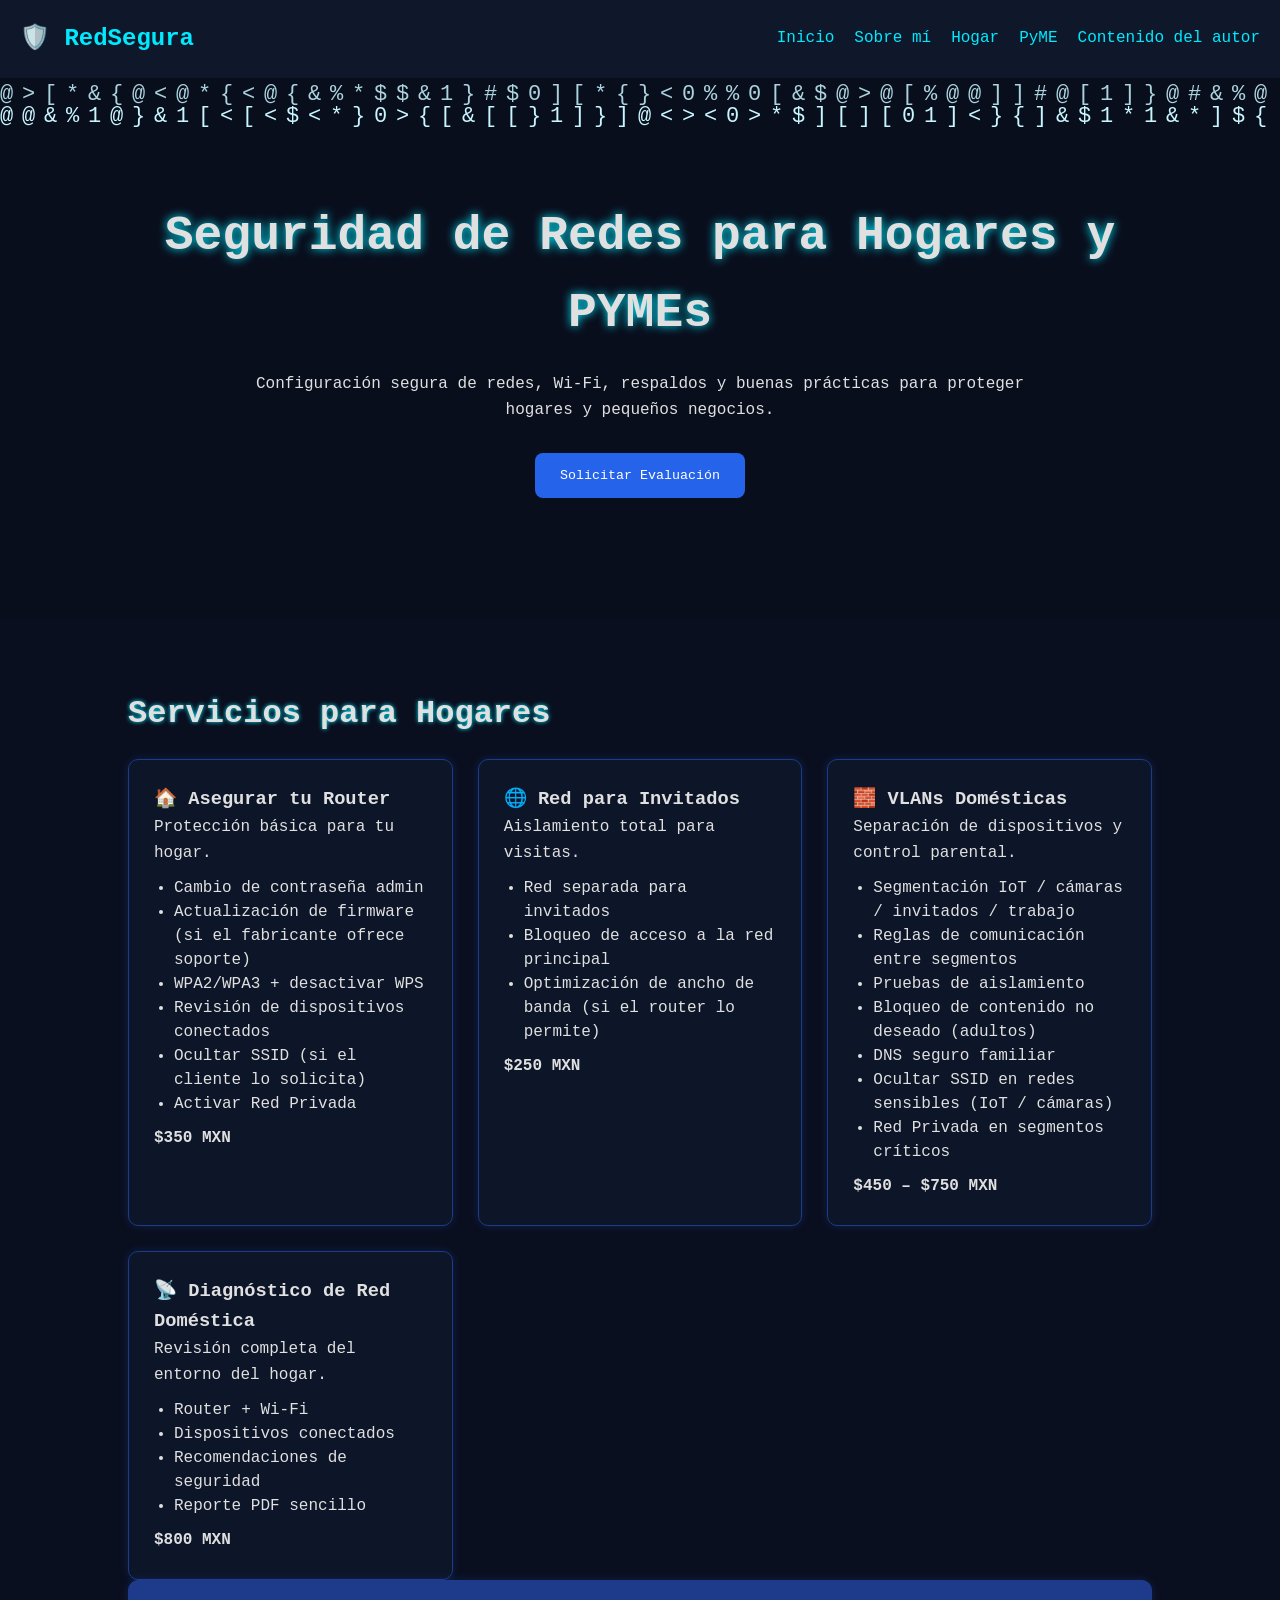
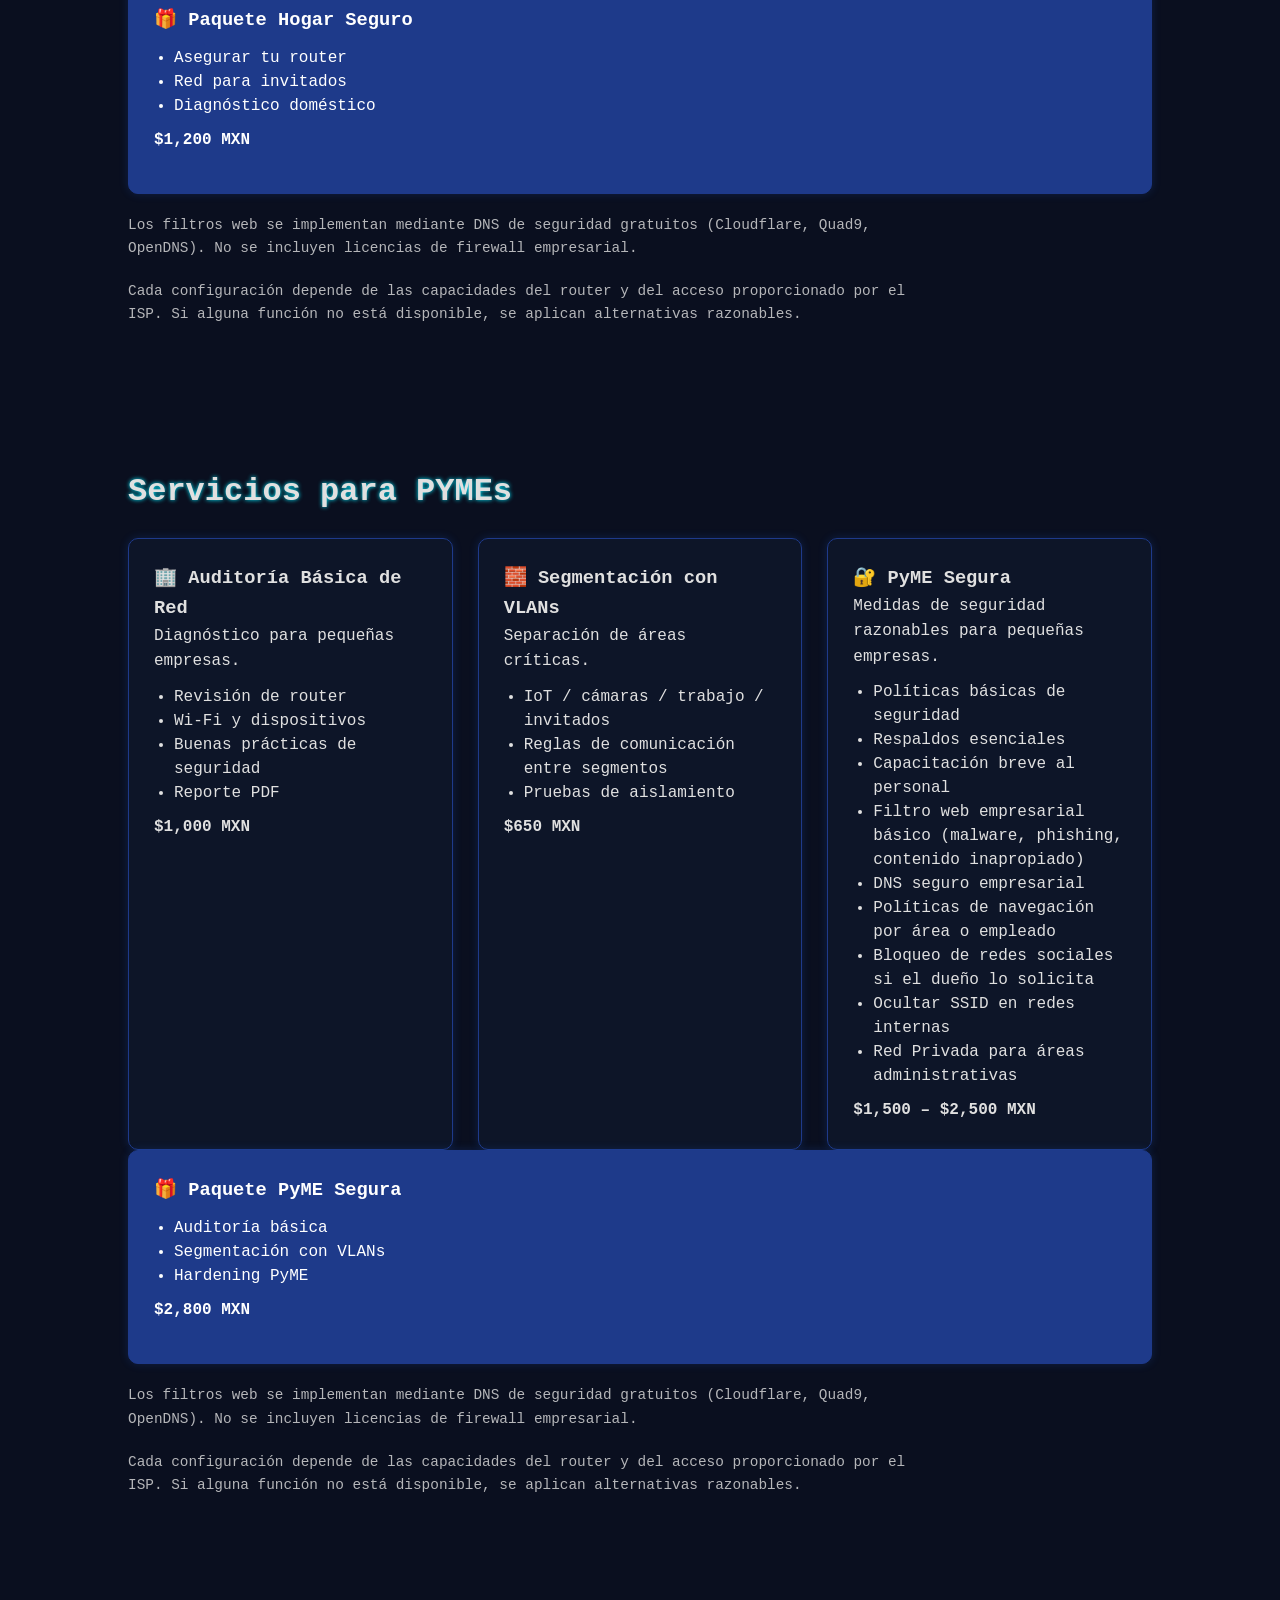
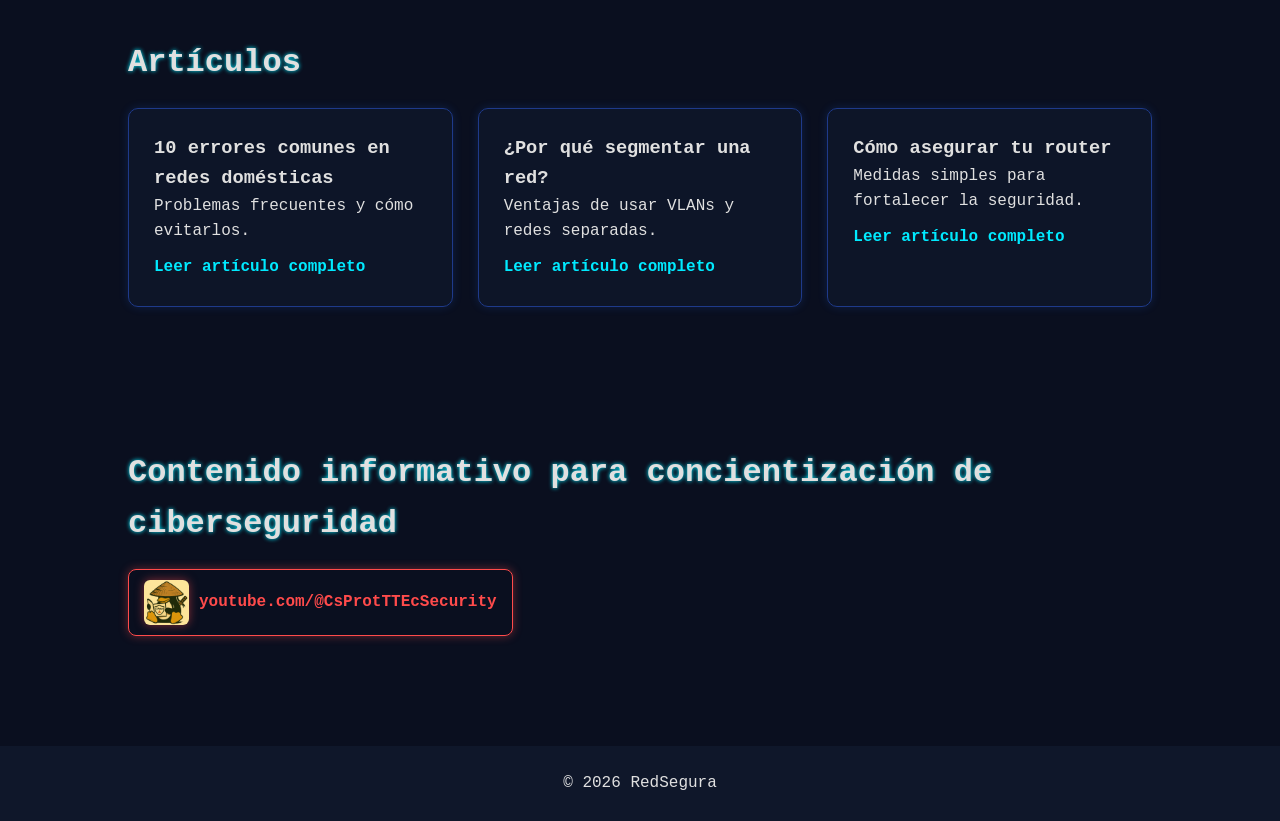
==== index.html @ 62cb57db "Update index.html" ====
<!DOCTYPE html>
<html lang="es">

<head>
    <meta charset="UTF-8">
    <meta name="viewport" content="width=device-width, initial-scale=1.0">
    <title>RedSegura | Seguridad para Hogares y PYMEs</title>

    <link rel="stylesheet" href="styless.css">
</head>

<body>

<header>
    <nav>
        <h2>🛡️ RedSegura</h2>

        <div id="menu-btn">≡</div>

        <ul id="menu">
            <li><a href="#inicio">Inicio</a></li>
            <li><a href="sobre-mi.html">Sobre mí</a></li>
            <li><a href="#hogar">Hogar</a></li>
            <li><a href="#pyme">PyME</a></li>
            <li><a href="#autor">Contenido del autor</a></li>
        </ul>
    </nav>
</header>

<section id="inicio" class="hero">
    <canvas id="matrix-bg"></canvas>

    <div class="hero-content">
        <h1>Seguridad de Redes para Hogares y PYMEs</h1>

        <p>
            Configuración segura de redes, Wi‑Fi, respaldos y buenas prácticas
            para proteger hogares y pequeños negocios.
        </p>

        <button id="eval-btn">
            Solicitar Evaluación
        </button>

        <div id="eval-message" class="eval-message">
            <p>🕶️ COMUNÍCATE CON LA PERSONA QUE TE DIO LA TARJETA.</p>
            <div id="close-eval">⬇</div>
        </div>
    </div>
</section>

<section id="hogar">
    <h2>Servicios para Hogares</h2>

    <div class="cards">

        <div class="card">
            <h3>🏠 Asegurar tu Router</h3>
            <p>Protección básica para tu hogar.</p>
            <ul>
                <li>Cambio de contraseña admin</li>
                <li>Actualización de firmware (si el fabricante ofrece soporte)</li>
                <li>WPA2/WPA3 + desactivar WPS</li>
                <li>Revisión de dispositivos conectados</li>
                <li>Ocultar SSID (si el cliente lo solicita)</li>
                <li>Activar Red Privada</li>
            </ul>
            <p><strong>$350 MXN</strong></p>
        </div>

        <div class="card">
            <h3>🌐 Red para Invitados</h3>
            <p>Aislamiento total para visitas.</p>
            <ul>
                <li>Red separada para invitados</li>
                <li>Bloqueo de acceso a la red principal</li>
                <li>Optimización de ancho de banda (si el router lo permite)</li>
            </ul>
            <p><strong>$250 MXN</strong></p>
        </div>

        <div class="card">
            <h3>🧱 VLANs Domésticas</h3>
            <p>Separación de dispositivos y control parental.</p>
            <ul>
                <li>Segmentación IoT / cámaras / invitados / trabajo</li>
                <li>Reglas de comunicación entre segmentos</li>
                <li>Pruebas de aislamiento</li>
                <li>Bloqueo de contenido no deseado (adultos)</li>
                <li>DNS seguro familiar</li>
                <li>Ocultar SSID en redes sensibles (IoT / cámaras)</li>
                <li>Red Privada en segmentos críticos</li>
            </ul>
            <p><strong>$450 – $750 MXN</strong></p>
        </div>

        <div class="card">
            <h3>📡 Diagnóstico de Red Doméstica</h3>
            <p>Revisión completa del entorno del hogar.</p>
            <ul>
                <li>Router + Wi‑Fi</li>
                <li>Dispositivos conectados</li>
                <li>Recomendaciones de seguridad</li>
                <li>Reporte PDF sencillo</li>
            </ul>
            <p><strong>$800 MXN</strong></p>
        </div>

    </div>

    <div class="cards promos-hogar">
        <div class="card promo">
            <h3>🎁 Paquete Hogar Seguro</h3>
            <ul>
                <li>Asegurar tu router</li>
                <li>Red para invitados</li>
                <li>Diagnóstico doméstico</li>
            </ul>
            <p><strong>$1,200 MXN</strong></p>
        </div>
    </div>

    <p class="nota">
        Los filtros web se implementan mediante DNS de seguridad gratuitos (Cloudflare, Quad9, OpenDNS).
        No se incluyen licencias de firewall empresarial.
    </p>

    <p class="nota">
        Cada configuración depende de las capacidades del router y del acceso proporcionado por el ISP.
        Si alguna función no está disponible, se aplican alternativas razonables.
    </p>
</section>

<section id="pyme">
    <h2>Servicios para PYMEs</h2>

    <div class="cards">

        <div class="card">
            <h3>🏢 Auditoría Básica de Red</h3>
            <p>Diagnóstico para pequeñas empresas.</p>
            <ul>
                <li>Revisión de router</li>
                <li>Wi‑Fi y dispositivos</li>
                <li>Buenas prácticas de seguridad</li>
                <li>Reporte PDF</li>
            </ul>
            <p><strong>$1,000 MXN</strong></p>
        </div>

        <div class="card">
            <h3>🧱 Segmentación con VLANs</h3>
            <p>Separación de áreas críticas.</p>
            <ul>
                <li>IoT / cámaras / trabajo / invitados</li>
                <li>Reglas de comunicación entre segmentos</li>
                <li>Pruebas de aislamiento</li>
            </ul>
            <p><strong>$650 MXN</strong></p>
        </div>

        <div class="card">
            <h3>🔐 PyME Segura</h3>
            <p>Medidas de seguridad razonables para pequeñas empresas.</p>
            <ul>
                <li>Políticas básicas de seguridad</li>
                <li>Respaldos esenciales</li>
                <li>Capacitación breve al personal</li>
                <li>Filtro web empresarial básico (malware, phishing, contenido inapropiado)</li>
                <li>DNS seguro empresarial</li>
                <li>Políticas de navegación por área o empleado</li>
                <li>Bloqueo de redes sociales si el dueño lo solicita</li>
                <li>Ocultar SSID en redes internas</li>
                <li>Red Privada para áreas administrativas</li>
            </ul>
            <p><strong>$1,500 – $2,500 MXN</strong></p>
        </div>

    </div>

    <div class="cards promos-pyme">
        <div class="card promo">
            <h3>🎁 Paquete PyME Segura</h3>
            <ul>
                <li>Auditoría básica</li>
                <li>Segmentación con VLANs</li>
                <li>Hardening PyME</li>
            </ul>
            <p><strong>$2,800 MXN</strong></p>
        </div>
    </div>

    <p class="nota">
        Los filtros web se implementan mediante DNS de seguridad gratuitos (Cloudflare, Quad9, OpenDNS).
        No se incluyen licencias de firewall empresarial.
    </p>

    <p class="nota">
        Cada configuración depende de las capacidades del router y del acceso proporcionado por el ISP.
        Si alguna función no está disponible, se aplican alternativas razonables.
    </p>
</section>

<section id="blog">
    <h2>Artículos</h2>

    <div class="cards">

        <div class="card">
            <h3>10 errores comunes en redes domésticas</h3>
            <p>Problemas frecuentes y cómo evitarlos.</p>
            <a href="articulos/errores-redes-domesticas.html">Leer artículo completo</a>
        </div>

        <div class="card">
            <h3>¿Por qué segmentar una red?</h3>
            <p>Ventajas de usar VLANs y redes separadas.</p>
            <a href="articulos/por-que-segmentar-una-red.html">Leer artículo completo</a>
        </div>

        <div class="card">
            <h3>Cómo asegurar tu router</h3>
            <p>Medidas simples para fortalecer la seguridad.</p>
            <a href="articulos/como-asegurar-tu-router.html">Leer artículo completo</a>
        </div>

    </div>
</section>

<section id="autor">
    <h2>Contenido informativo para concientización de ciberseguridad</h2>

    <div class="autor-links">
        <a href="https://www.youtube.com/@CsProtTTEcSecurity" target="_blank" class="yt-link">
            <img src="csprotect.png" alt="CS Protect" class="yt-logo">
            <span>youtube.com/@CsProtTTEcSecurity</span>
        </a>
    </div>
</section>

<footer>
    <p>© 2026 RedSegura</p>
</footer>

<script src="script.js"></script>

</body>
</html>
---- styless.css ----
/* ============================================================
   GLOBAL
============================================================ */

* {
    margin: 0;
    padding: 0;
    box-sizing: border-box;
    font-family: 'Courier New', monospace;
}

body {
    background: #0a0f1f;
    color: #e0e0e0;
    line-height: 1.6;
    overflow-x: hidden; /* evita recortes laterales */
}

/* ============================================================
   HEADER
============================================================ */

header {
    background: #0f172a;
    position: sticky;
    top: 0;
    z-index: 200;
}

nav {
    display: flex;
    justify-content: space-between;
    align-items: center;
    padding: 20px;
}

nav h2 {
    color: #00eaff;
}

#menu-btn {
    font-size: 2rem;
    cursor: pointer;
    color: #00eaff;
    display: none;
}

nav ul {
    display: flex;
    list-style: none;
    gap: 20px;
}

nav a {
    text-decoration: none;
    color: #00eaff;
    transition: 0.3s;
}

nav a:hover {
    color: #1d4ed8;
}

/* ============================================================
   MENÚ MÓVIL HACKER
============================================================ */

@media (max-width: 768px) {
    #menu-btn {
        display: block;
    }

    nav ul {
        position: fixed;
        left: -100%;
        top: 0;
        height: 100%;
        width: 70%;
        background: #050814;
        flex-direction: column;
        padding-top: 80px;
        gap: 25px;
        border-right: 2px solid #00eaff;
        box-shadow: 0 0 20px #00eaff;
        transition: 0.3s;
    }

    nav ul.active {
        left: 0;
    }
}

/* ============================================================
   SECCIONES
============================================================ */

section {
    padding: 70px 10%;
}

section h2 {
    font-size: 2rem;
    margin-bottom: 20px;
    text-shadow: 0 0 4px #00eaff;
}

/* ============================================================
   HERO (FIX DEFINITIVO PARA ANCHO COMPLETO)
============================================================ */

.hero {
    position: relative;
    text-align: center;
    padding: 0; /* sin márgenes laterales */
    overflow: hidden;
    min-height: 500px;
}

.hero-content {
    position: relative;
    z-index: 1;
    padding: 120px 10%; /* solo el contenido tiene margen */
}

.hero h1 {
    font-size: 3rem;
    margin-bottom: 20px;
    text-shadow: 0 0 10px #00eaff;
}

.hero p {
    max-width: 800px;
    margin: 0 auto 30px auto;
}

#matrix-bg {
    position: absolute;
    top: 0;
    left: 0;
    width: 100vw; /* ocupa todo el ancho del viewport */
    height: 100%;
    z-index: 0;
}

/* ============================================================
   BOTONES
============================================================ */

button {
    padding: 15px 25px;
    background: #2563eb;
    color: white;
    border: none;
    border-radius: 8px;
    cursor: pointer;
    transition: 0.3s;
}

button:hover {
    background: #1d4ed8;
}

/* ============================================================
   TARJETA HACKER FLOTANTE
============================================================ */

.eval-message {
    position: fixed;
    top: 18%;
    left: 50%;
    transform: translateX(-50%);
    background: rgba(5, 8, 20, 0.95);
    border: 2px solid #00eaff;
    box-shadow: 0 0 20px #00eaff;
    padding: 25px;
    width: 90%;
    max-width: 400px;
    text-align: center;
    border-radius: 10px;
    z-index: 9999;
    display: none;
    animation: popup 0.3s ease-out;
}

@keyframes popup {
    from { transform: translateX(-50%) scale(0.8); opacity: 0; }
    to { transform: translateX(-50%) scale(1); opacity: 1; }
}

#close-eval {
    margin-top: 15px;
    font-size: 1.5rem;
    cursor: pointer;
    color: #00eaff;
    transition: 0.3s;
}

#close-eval:hover {
    color: #1d4ed8;
}

/* ============================================================
   TARJETAS
============================================================ */

.cards {
    display: grid;
    grid-template-columns: repeat(auto-fit, minmax(260px, 1fr));
    gap: 25px;
}

.card {
    background: rgba(15, 23, 42, 0.85);
    padding: 25px;
    border-radius: 10px;
    border: 1px solid #1e3a8a;
    box-shadow: 0 0 10px rgba(37, 99, 235, 0.2);
    transition: 0.3s;
}

.card:hover {
    transform: translateY(-5px);
}

.card ul {
    margin-top: 10px;
    margin-bottom: 10px;
    padding-left: 20px;
    line-height: 1.5;
}

.card a {
    display: inline-block;
    margin-top: 10px;
    color: #00eaff;
    text-decoration: none;
    font-weight: bold;
    transition: 0.3s;
}

.card a:hover {
    color: #1d4ed8;
    text-decoration: underline;
}

/* ============================================================
   PROMOS
============================================================ */

.promo {
    background: #1e3a8a;
    color: white;
    padding-bottom: 40px;
}

/* ============================================================
   NOTAS
============================================================ */

.nota {
    margin-top: 20px;
    font-size: 0.9rem;
    opacity: 0.8;
    max-width: 800px;
}

/* ============================================================
   AUTOR
============================================================ */

.autor-links {
    margin-top: 20px;
}

.yt-link {
    display: inline-flex;
    align-items: center;
    gap: 10px;
    text-decoration: none;
    color: #ff4b4b;
    font-weight: bold;
    padding: 10px 15px;
    border-radius: 8px;
    border: 1px solid #ff4b4b;
    box-shadow: 0 0 10px rgba(255, 75, 75, 0.4);
}

.yt-link:hover {
    background: rgba(255, 75, 75, 0.1);
}

.yt-logo {
    width: 45px;
    height: 45px;
    border-radius: 6px;
    box-shadow: 0 0 10px rgba(255, 75, 75, 0.5);
}

/* ============================================================
   FOOTER
============================================================ */

footer {
    text-align: center;
    padding: 25px;
    background: #0f172a;
    margin-top: 40px;
}
/* ============================================================
   SOBRE MÍ (solo esta página)
============================================================ */

.sobre-mi-page {
    background: linear-gradient(180deg, #0a0f1f 0%, #0c1224 100%);
    padding: 40px 10%;
    line-height: 1.8;
}

.sobre-mi-page section {
    max-width: 800px;
    margin: 0 auto;
}

.sobre-mi-page .volver {
    display: inline-block;
    margin-bottom: 30px;
    color: #00eaff;
    text-decoration: none;
    font-weight: bold;
    transition: color 0.3s, text-shadow 0.3s;
}

.sobre-mi-page .volver:hover {
    color: #1d4ed8;
    text-shadow: 0 0 8px #00eaff;
}

.sobre-mi-page h1,
.sobre-mi-page h2 {
    color: #00eaff;
    text-shadow: 0 0 10px rgba(0, 234, 255, 0.6);
    margin-top: 40px;
    margin-bottom: 15px;
}

.sobre-mi-page h1 {
    font-size: 2.2rem;
}

.sobre-mi-page h2 {
    font-size: 1.6rem;
}

.sobre-mi-page p {
    margin-bottom: 20px;
}

.sobre-mi-page .sobre-mi-lista {
    list-style: none;
    margin-left: 10px;
    margin-bottom: 25px;
}

.sobre-mi-page .sobre-mi-lista li {
    margin-bottom: 8px;
    position: relative;
    padding-left: 20px;
}

.sobre-mi-page .sobre-mi-lista li::before {
    content: "▸";
    position: absolute;
    left: 0;
    color: #00eaff;
}

/* ============================================================
   ARTÍCULOS (solo páginas de artículos)
============================================================ */

.articulo-page {
    background: #0a0f1f;
    padding: 40px 10%;
    line-height: 1.8;
}

.articulo-page section {
    max-width: 800px;
    margin: 0 auto;
}

.articulo-page .volver {
    display: inline-block;
    margin-bottom: 30px;
    color: #00eaff;
    text-decoration: none;
    font-weight: bold;
    transition: color 0.3s, text-shadow 0.3s;
}

.articulo-page .volver:hover {
    color: #1d4ed8;
    text-shadow: 0 0 8px #00eaff;
}

.articulo-page h1,
.articulo-page h2 {
    color: #00eaff;
    text-shadow: 0 0 10px rgba(0, 234, 255, 0.6);
    margin-top: 40px;
    margin-bottom: 15px;
}

.articulo-page h1 {
    font-size: 2.2rem;
}

.articulo-page h2 {
    font-size: 1.6rem;
}

.articulo-page p {
    margin-bottom: 20px;
}

/* ============================================================
   RESPONSIVE
============================================================ */

@media (max-width: 768px) {

    section {
        padding: 40px 5%;
    }

    .cards {
        grid-template-columns: 1fr;
    }

    button {
        width: 90%;
        max-width: 300px;
    }

    /* SOBRE MÍ */
    .sobre-mi-page {
        padding: 25px 5%;
        line-height: 1.6;
    }

    .sobre-mi-page h1 {
        font-size: 1.8rem;
    }

    .sobre-mi-page h2 {
        font-size: 1.4rem;
    }

    /* ARTÍCULOS */
    .articulo-page {
        padding: 25px 5%;
        line-height: 1.6;
    }

    .articulo-page h1 {
        font-size: 1.8rem;
    }

    .articulo-page h2 {
        font-size: 1.4rem;
    }
}
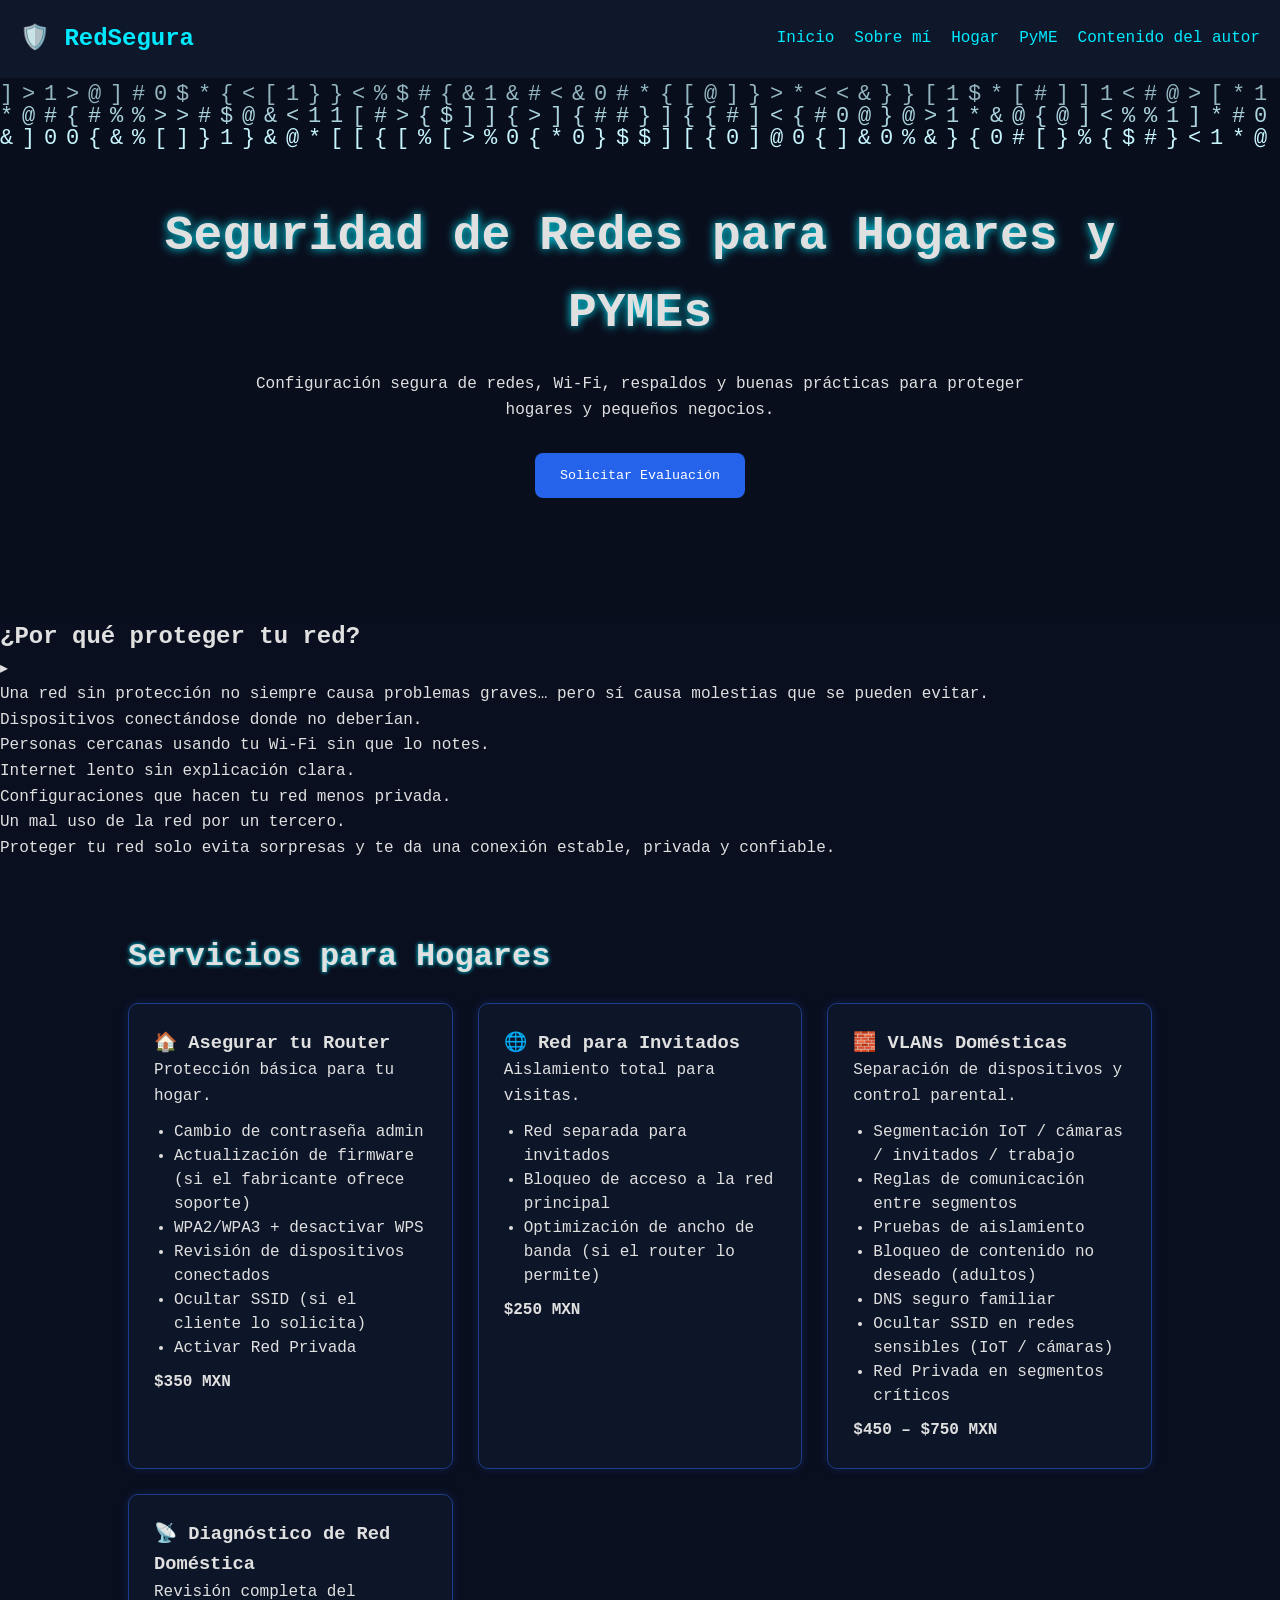
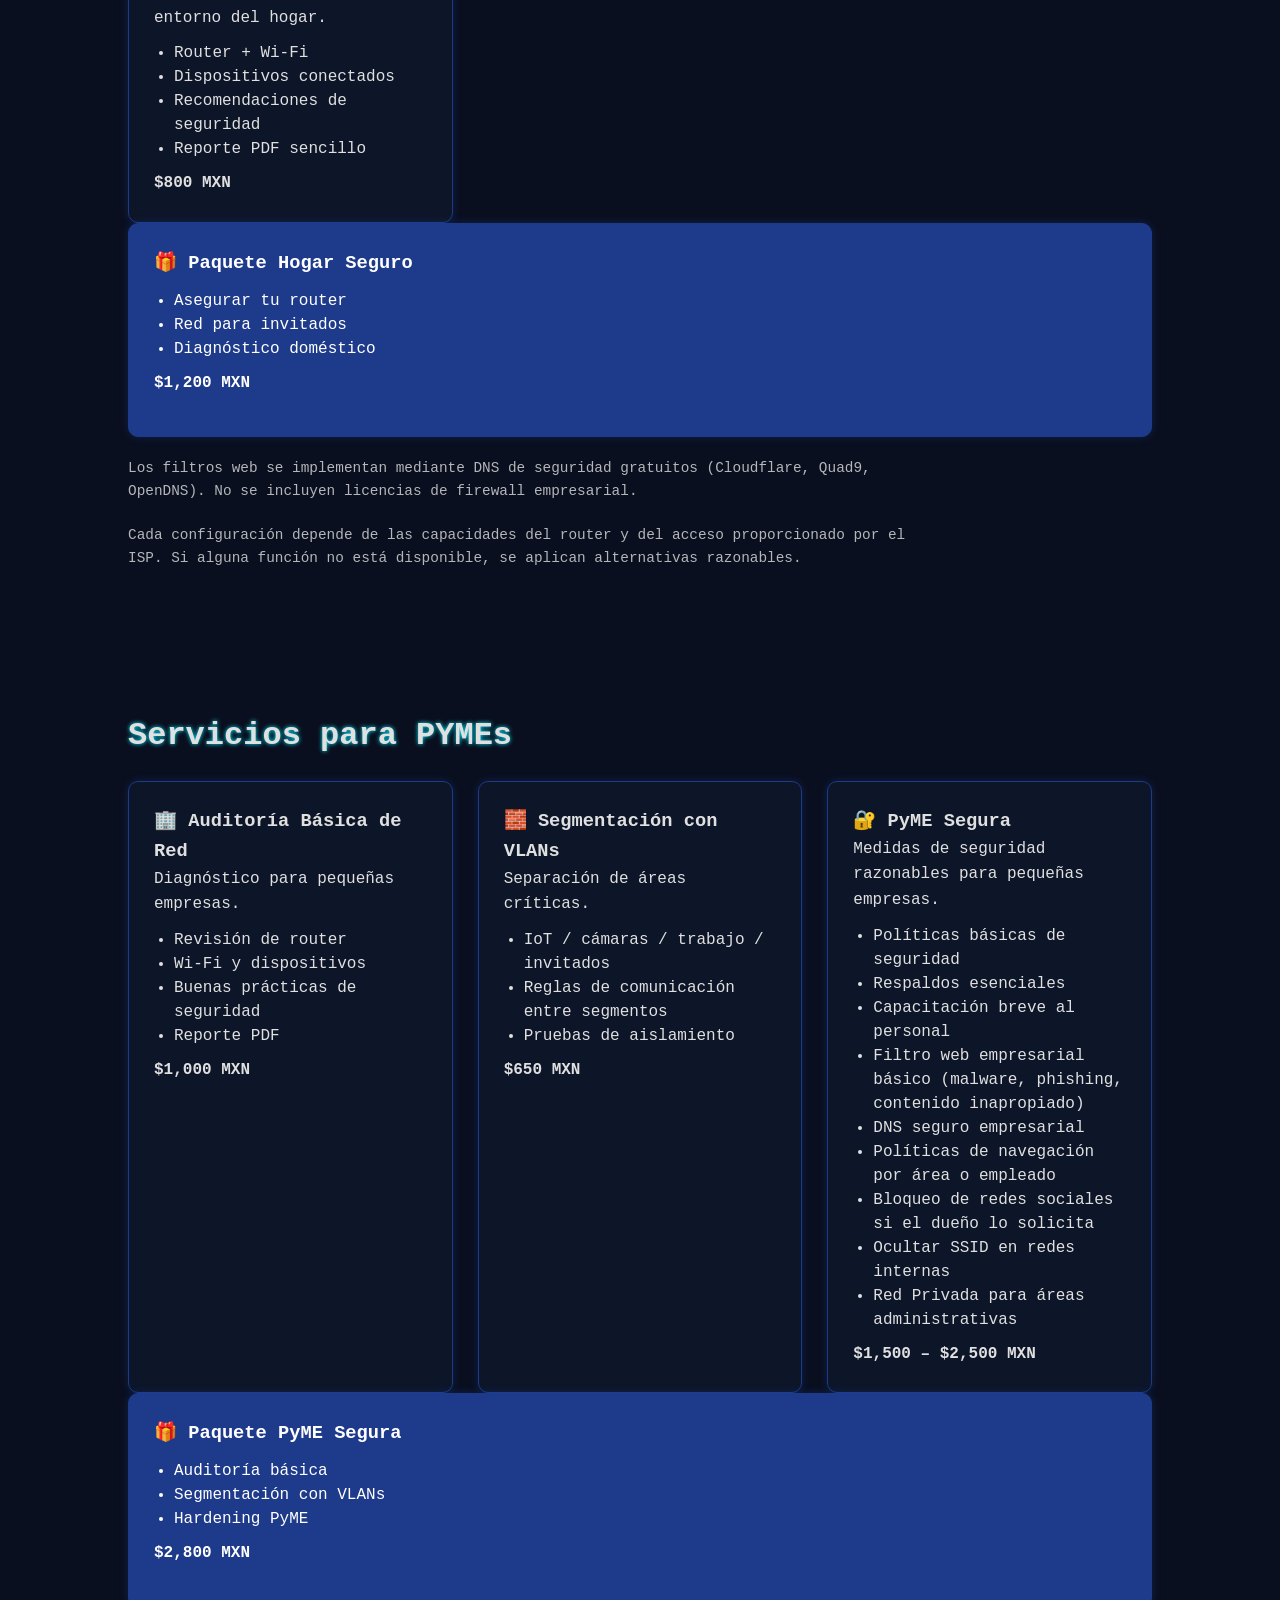
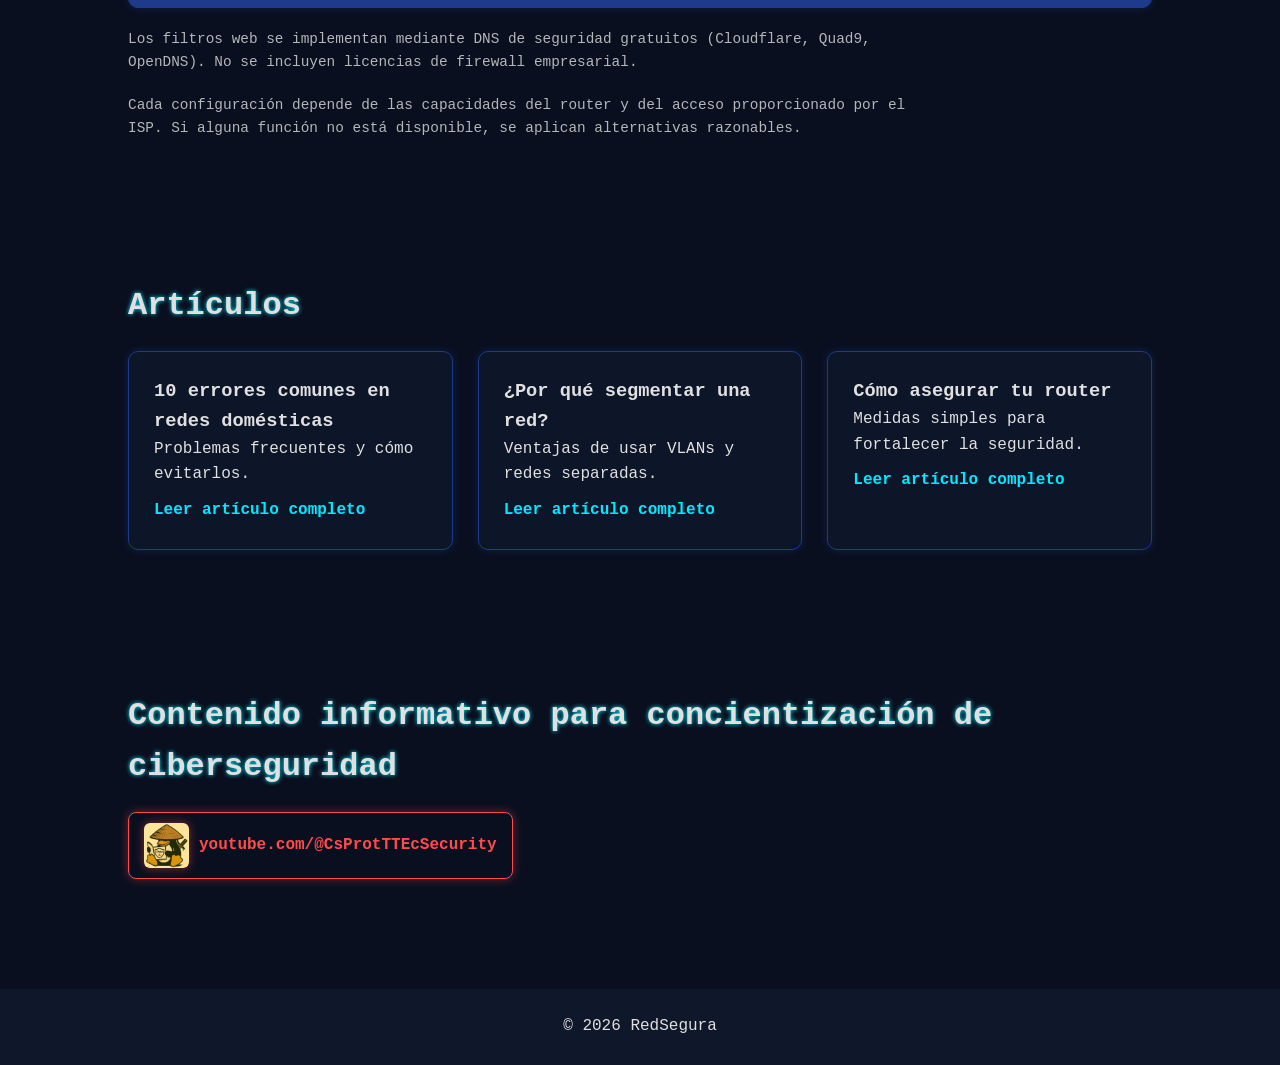
==== commit 2d7b0b7c: "Add network protection risks section to index.html Added a section explaining the importance of netw" ====
--- a/index.html
+++ b/index.html
@@ -49,6 +49,28 @@
     </div>
 </section>
 
+<div class="riesgos-box">
+    <div class="riesgos-header" onclick="toggleRiesgos()">
+        <h2>¿Por qué proteger tu red?</h2>
+        <span class="flecha">▸</span>
+    </div>
+
+    <div id="riesgos-content" class="riesgos-content">
+        <p>Una red sin protección no siempre causa problemas graves… pero sí causa molestias que se pueden evitar.</p>
+
+        <ul class="riesgos-lista">
+            <li>Dispositivos conectándose donde no deberían.</li>
+            <li>Personas cercanas usando tu Wi‑Fi sin que lo notes.</li>
+            <li>Internet lento sin explicación clara.</li>
+            <li>Configuraciones que hacen tu red menos privada.</li>
+            <li>Un mal uso de la red por un tercero.</li>
+        </ul>
+
+        <p>Proteger tu red solo evita sorpresas y te da una conexión estable, privada y confiable.</p>
+    </div>
+</div>
+
+    
 <section id="hogar">
     <h2>Servicios para Hogares</h2>
 
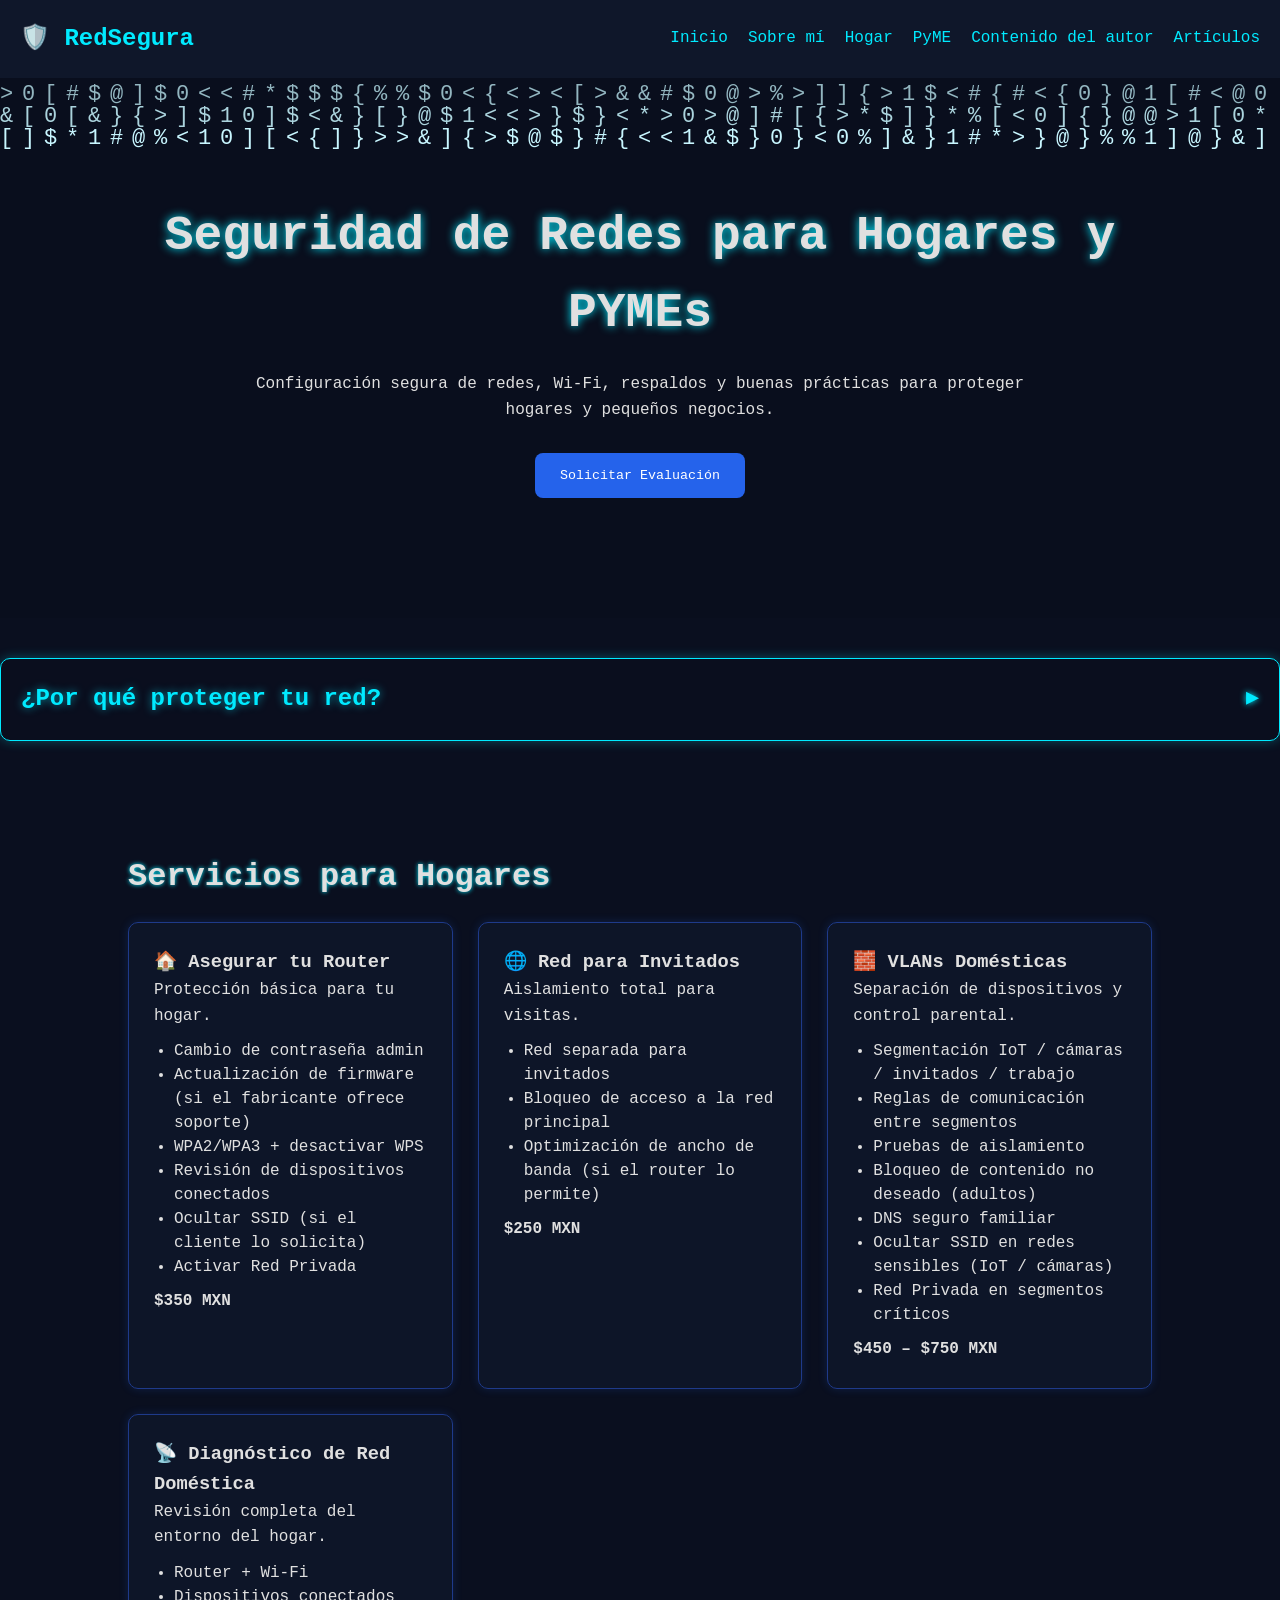
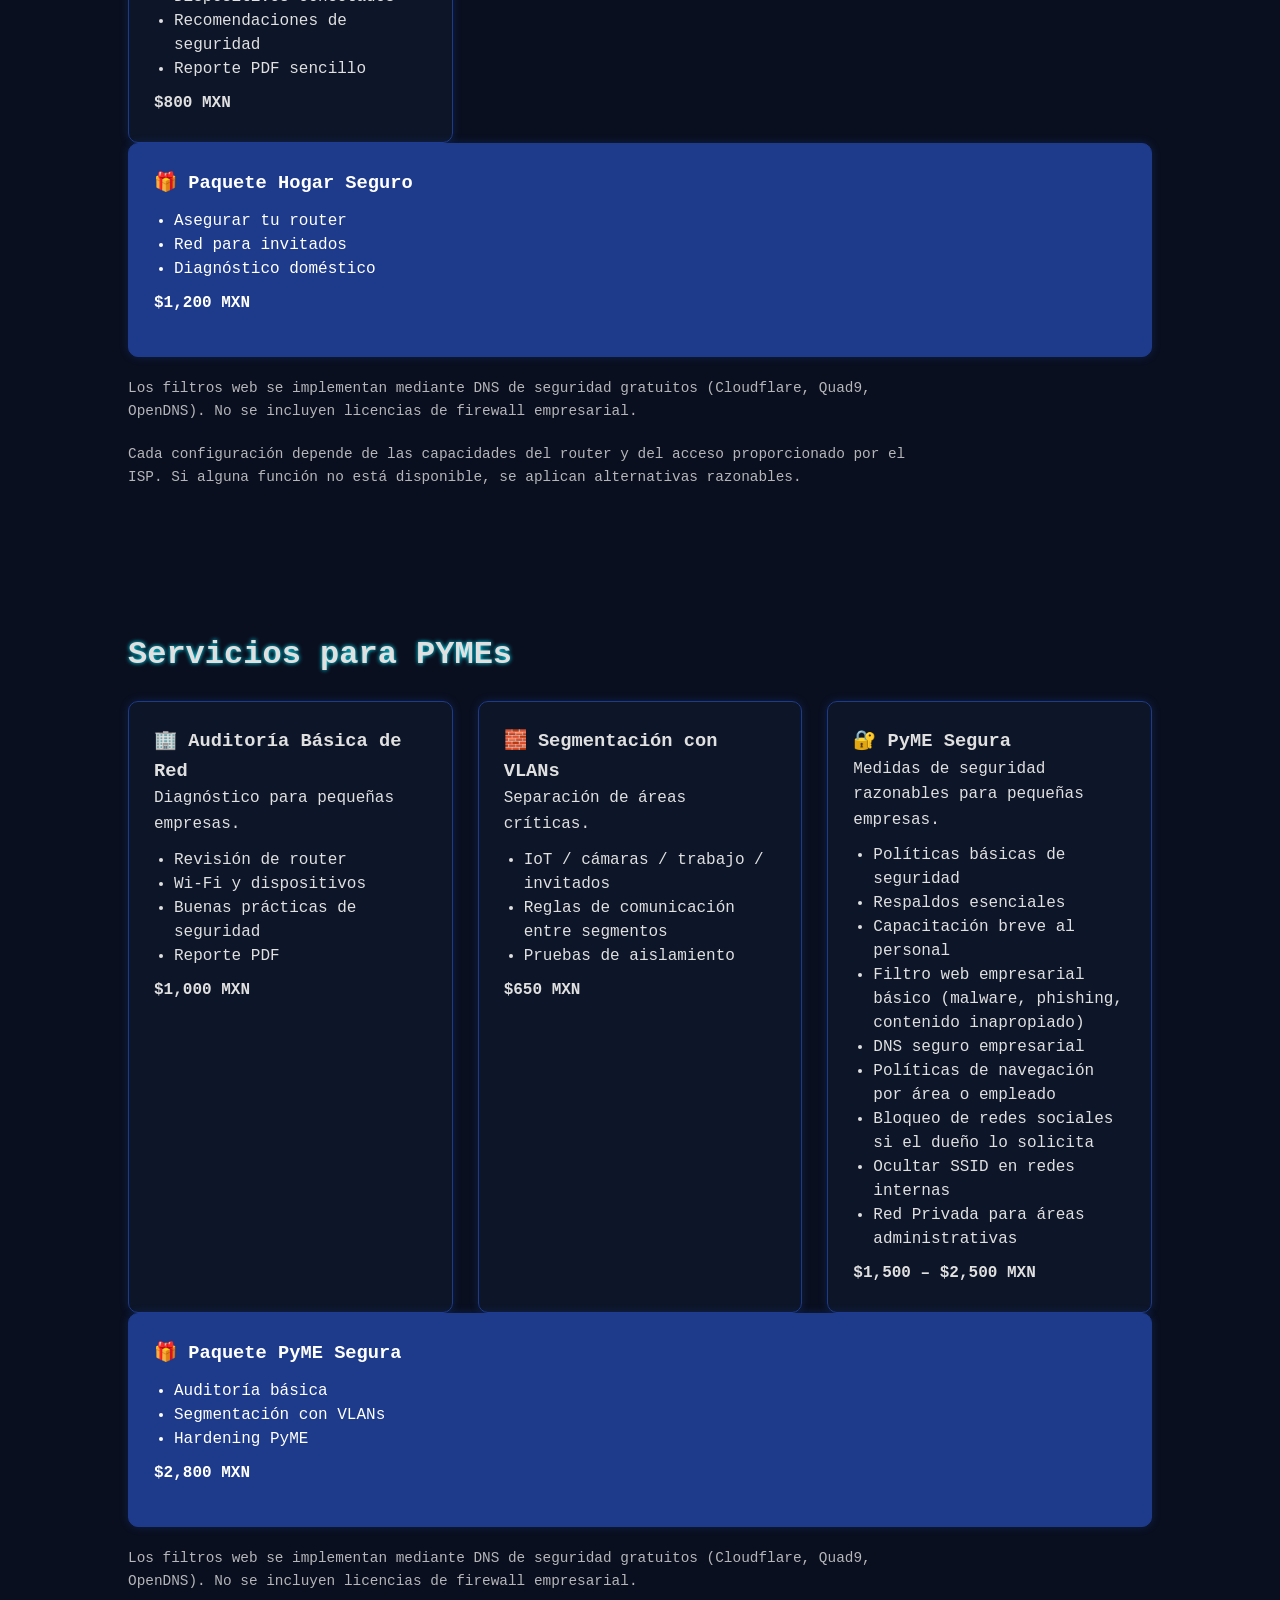
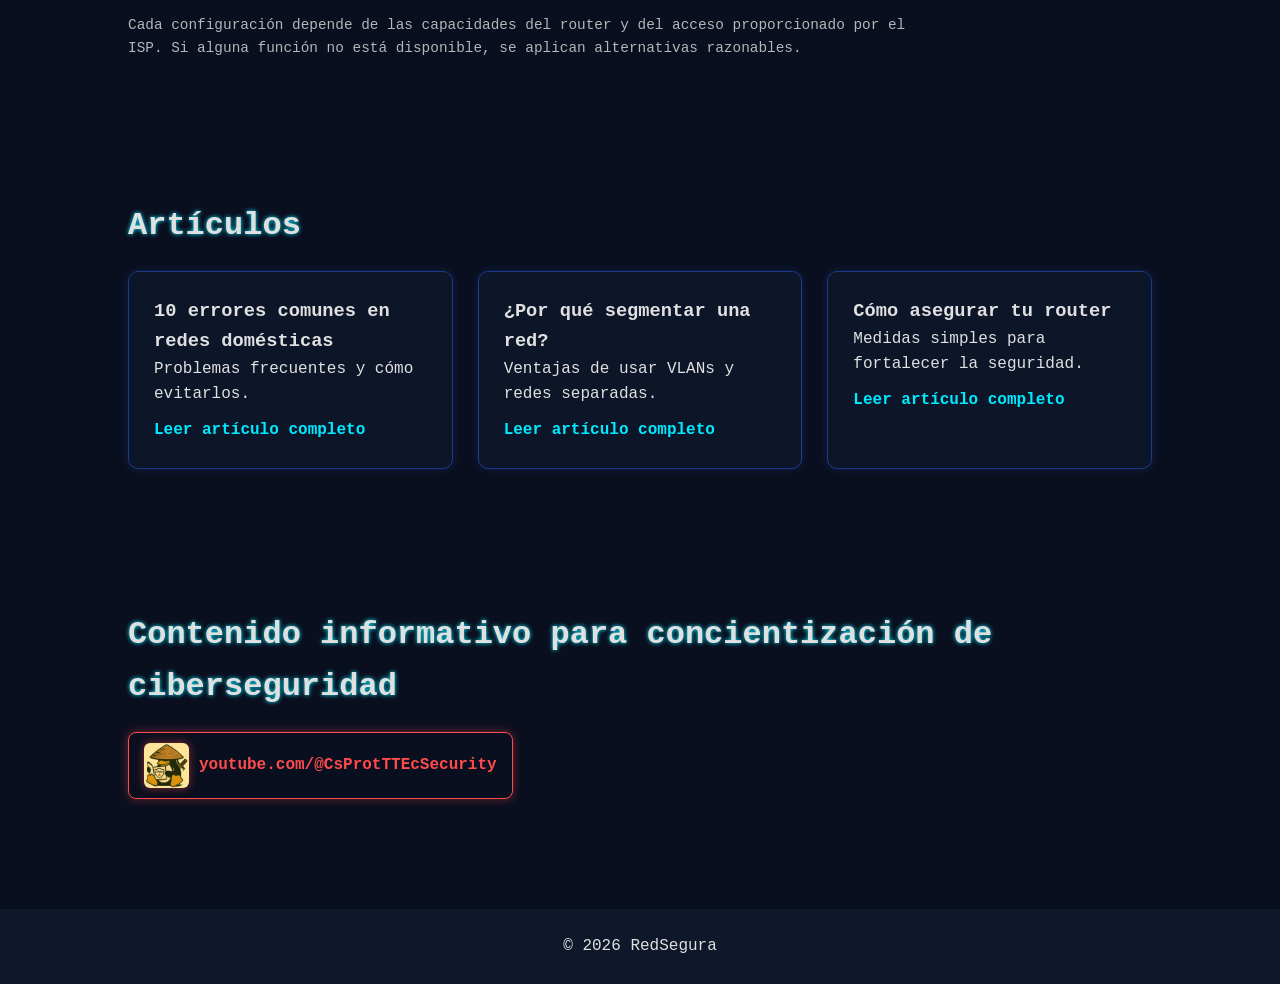
==== commit 04bd9d51: "Add link to 'Artículos' in navigation menu" ====
--- a/index.html
+++ b/index.html
@@ -23,6 +23,8 @@
             <li><a href="#hogar">Hogar</a></li>
             <li><a href="#pyme">PyME</a></li>
             <li><a href="#autor">Contenido del autor</a></li>
+            <li><a href="articulos/index.html">Artículos</a></li>
+
         </ul>
     </nav>
 </header>
--- a/styless.css
+++ b/styless.css
@@ -470,3 +470,71 @@
         font-size: 1.4rem;
     }
 }
+/* Caja estilo hacker */
+.riesgos-box {
+    background: rgba(10, 15, 31, 0.9);
+    border: 1px solid #00eaff;
+    border-radius: 10px;
+    padding: 20px;
+    margin: 40px 0;
+    box-shadow: 0 0 12px rgba(0, 234, 255, 0.3);
+}
+
+/* Header con flecha neon */
+.riesgos-header {
+    display: flex;
+    justify-content: space-between;
+    align-items: center;
+    cursor: pointer;
+}
+
+.riesgos-header h2 {
+    color: #00eaff;
+    text-shadow: 0 0 8px rgba(0, 234, 255, 0.6);
+}
+
+.flecha {
+    font-size: 1.6rem;
+    color: #00eaff;
+    transition: transform 0.3s ease;
+    text-shadow: 0 0 6px #00eaff;
+}
+
+.flecha.abierta {
+    transform: rotate(90deg);
+}
+
+/* Contenido oculto */
+.riesgos-content {
+    margin-top: 20px;
+    display: none;
+    animation: fadeIn 0.3s ease-in-out;
+}
+
+/* Lista hacker ligera */
+.riesgos-lista {
+    list-style: none;
+    padding-left: 0;
+    margin-top: 15px;
+}
+
+.riesgos-lista li {
+    margin-bottom: 10px;
+    padding-left: 20px;
+    position: relative;
+    color: #e0e0e0;
+}
+
+.riesgos-lista li::before {
+    content: "▹";
+    position: absolute;
+    left: 0;
+    color: #00eaff;
+    text-shadow: 0 0 6px #00eaff;
+}
+
+/* Animación */
+@keyframes fadeIn {
+    from { opacity: 0; transform: translateY(-5px); }
+    to { opacity: 1; transform: translateY(0); }
+}
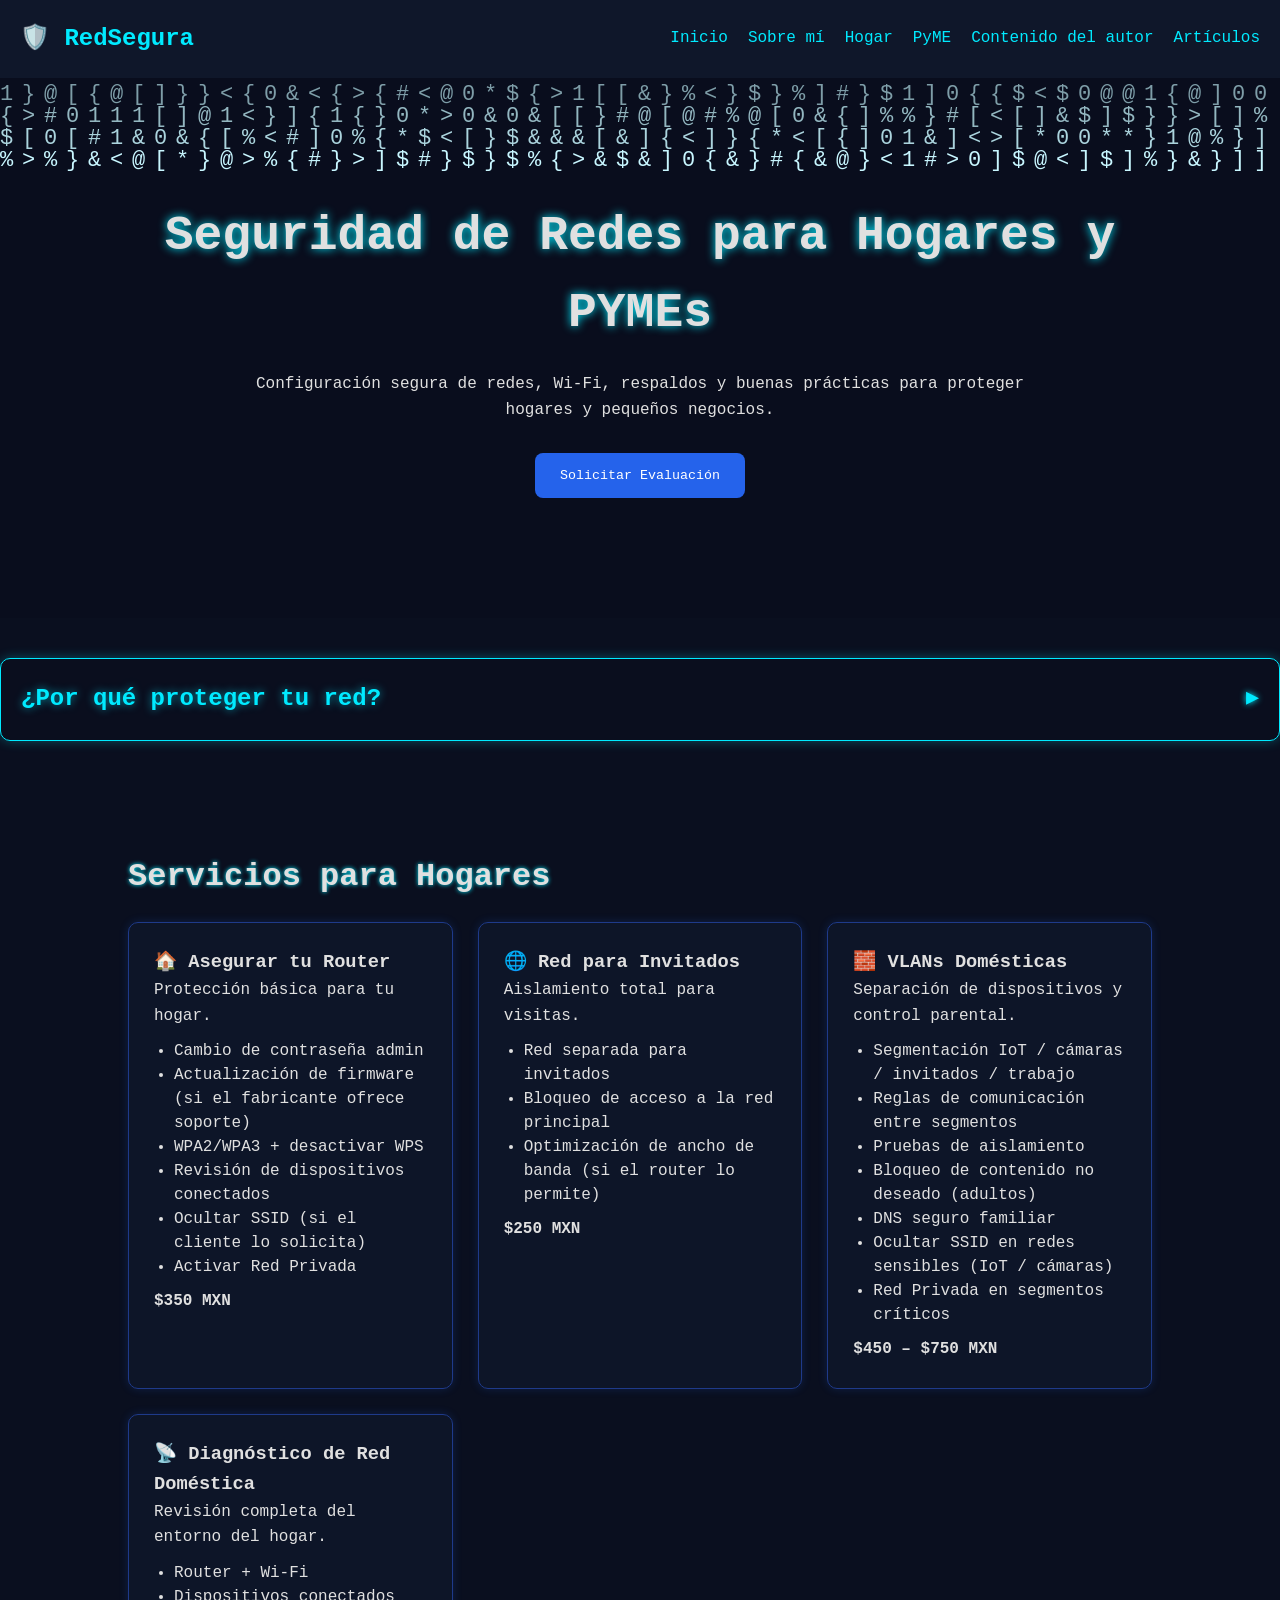
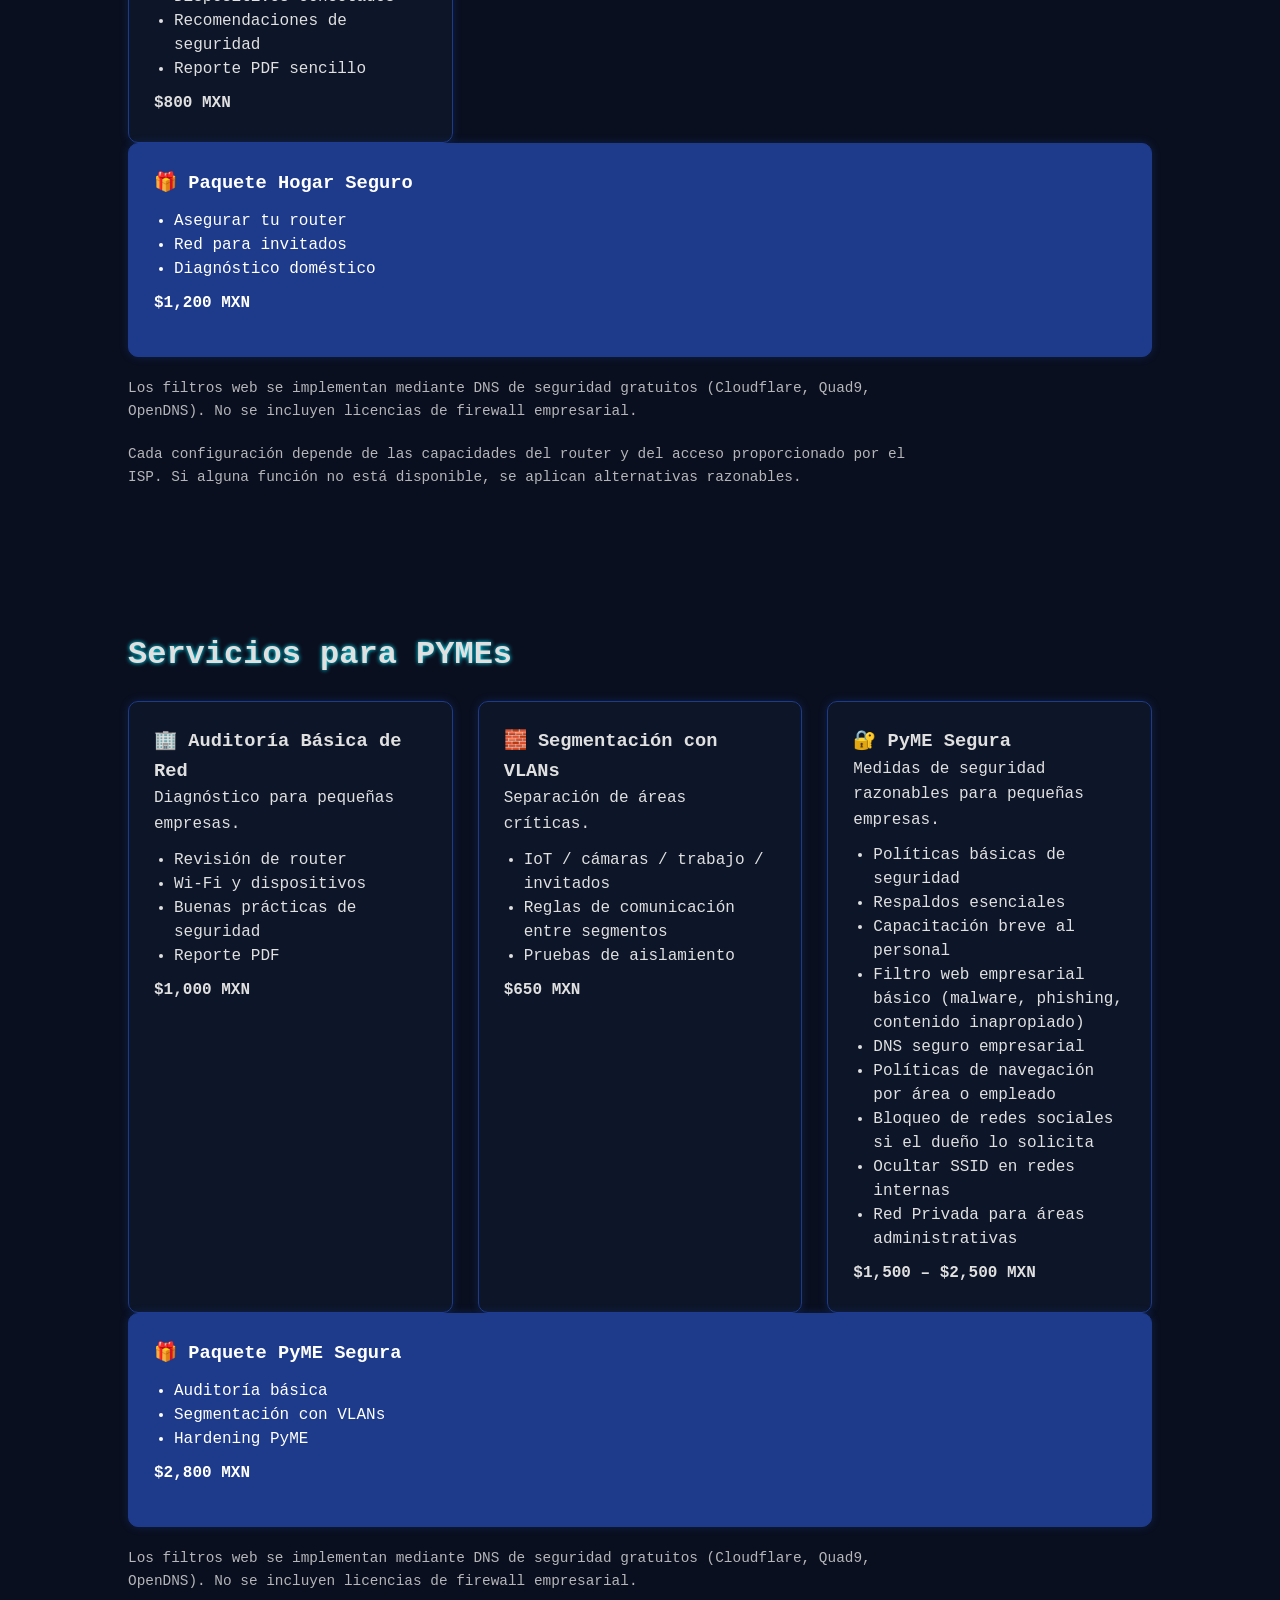
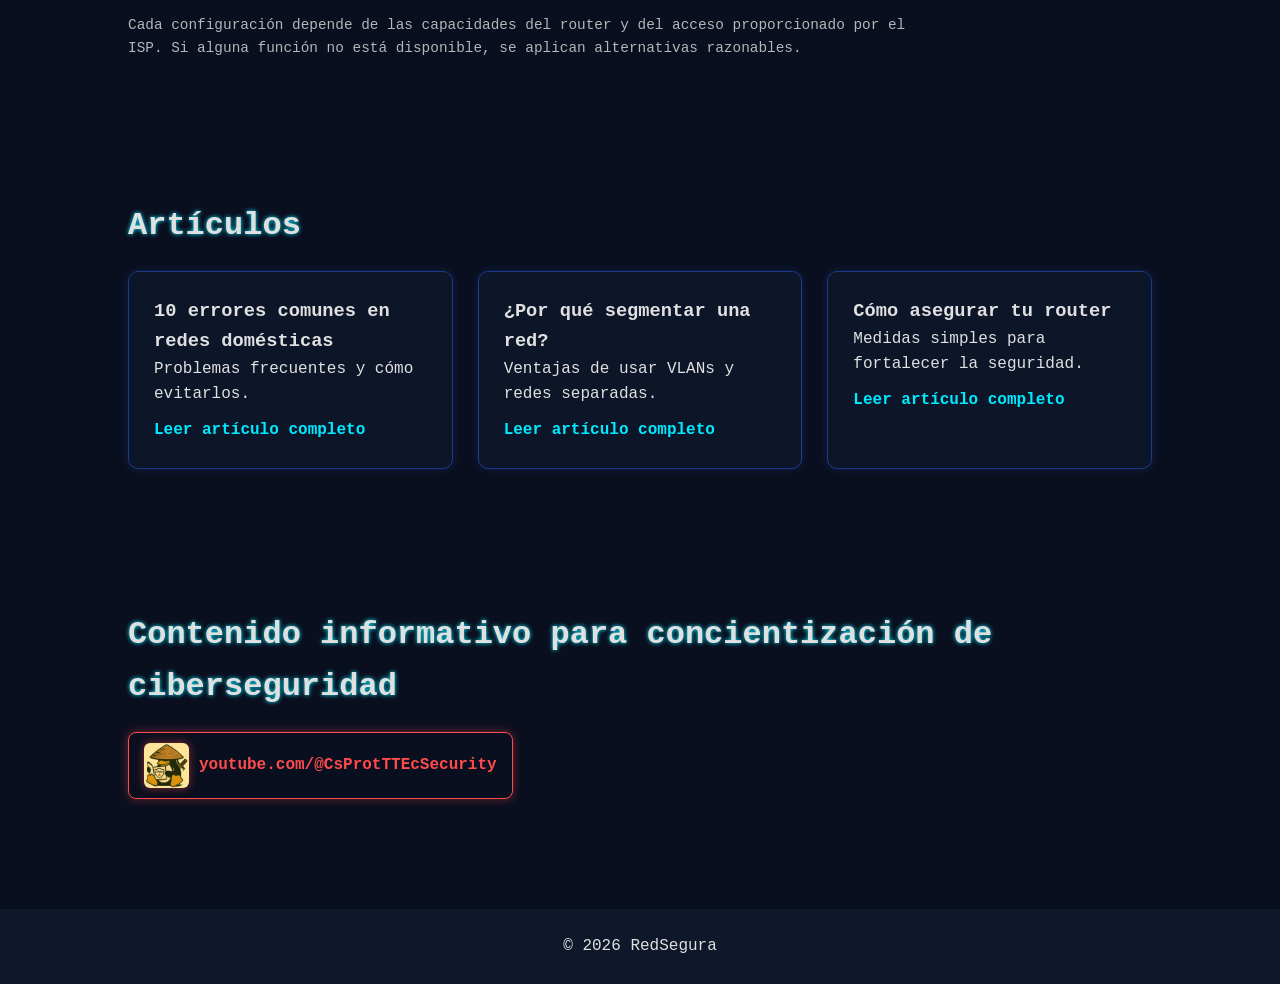
==== commit 6a2a3e57: "Update index.html" ====
--- a/index.html
+++ b/index.html
@@ -23,7 +23,8 @@
             <li><a href="#hogar">Hogar</a></li>
             <li><a href="#pyme">PyME</a></li>
             <li><a href="#autor">Contenido del autor</a></li>
-            <li><a href="articulos/index.html">Artículos</a></li>
+            <li><a href="#blog">Artículos</a></li>
+
 
         </ul>
     </nav>
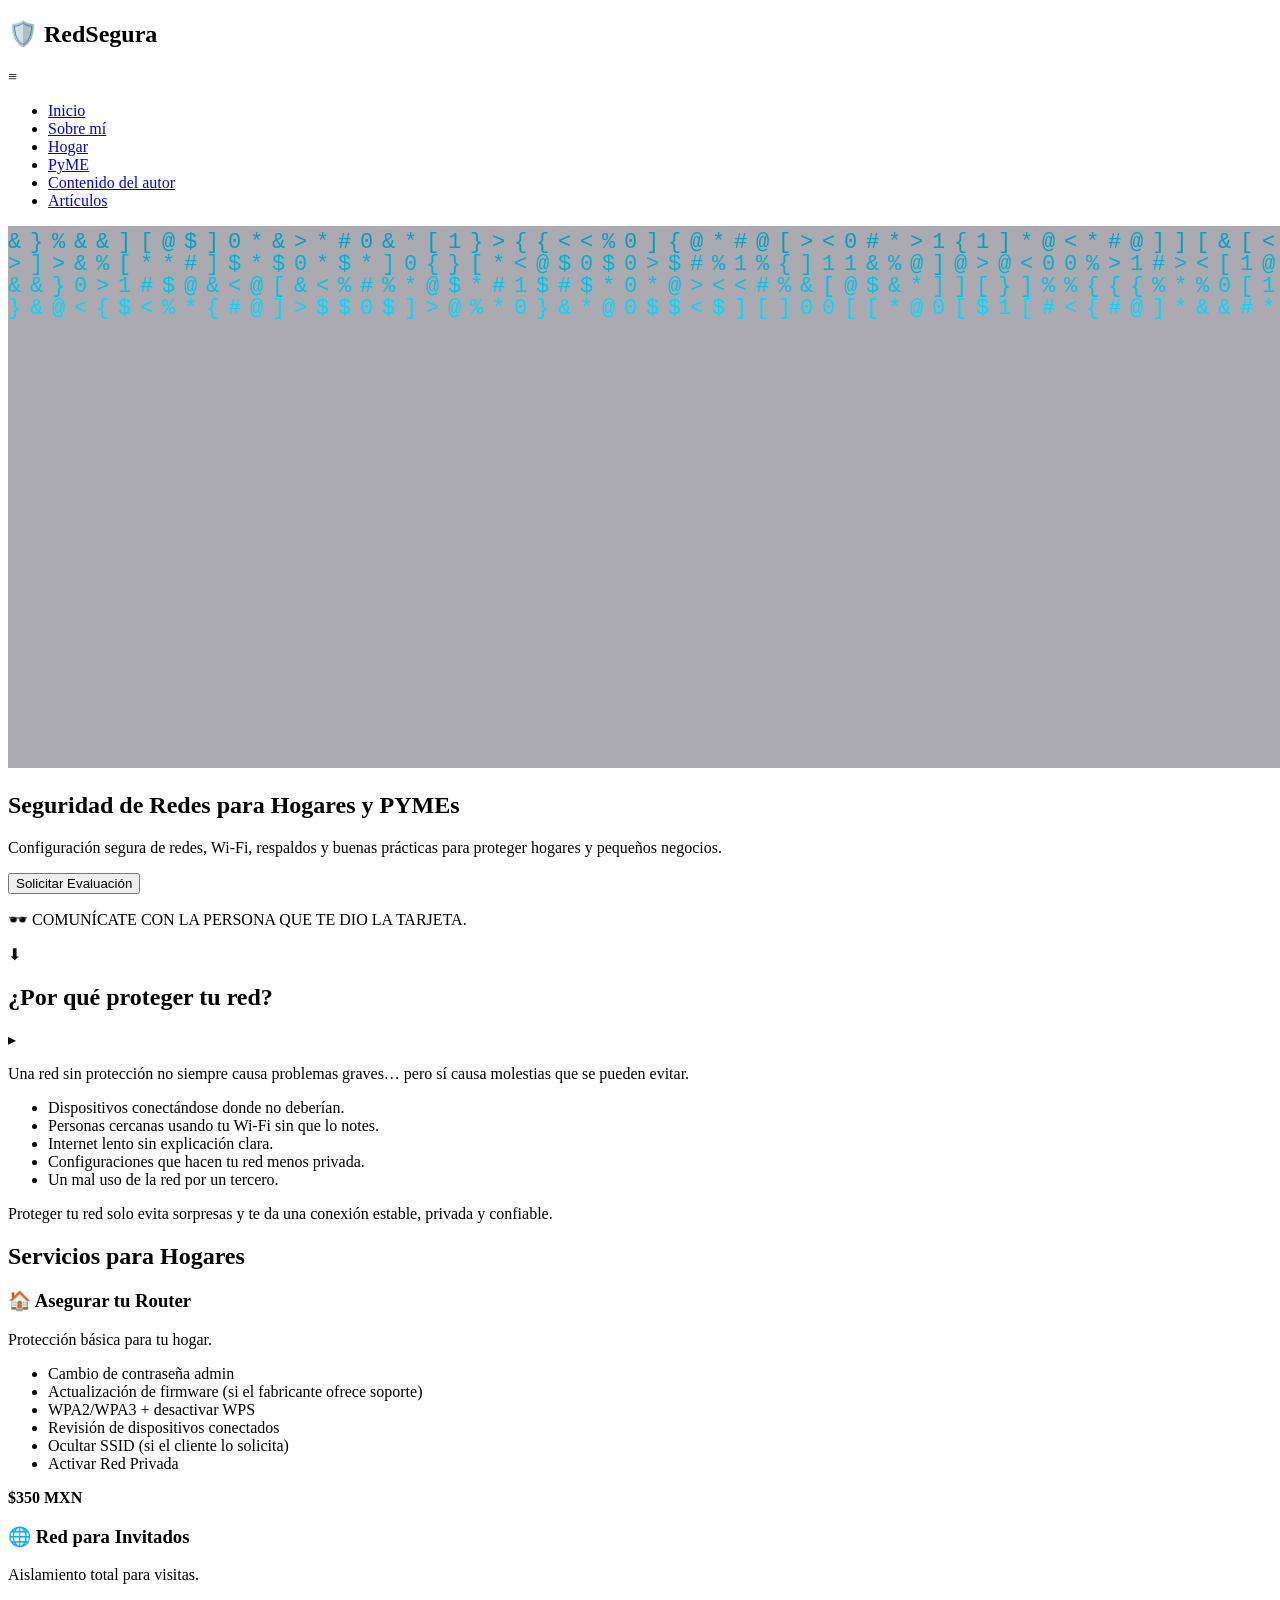
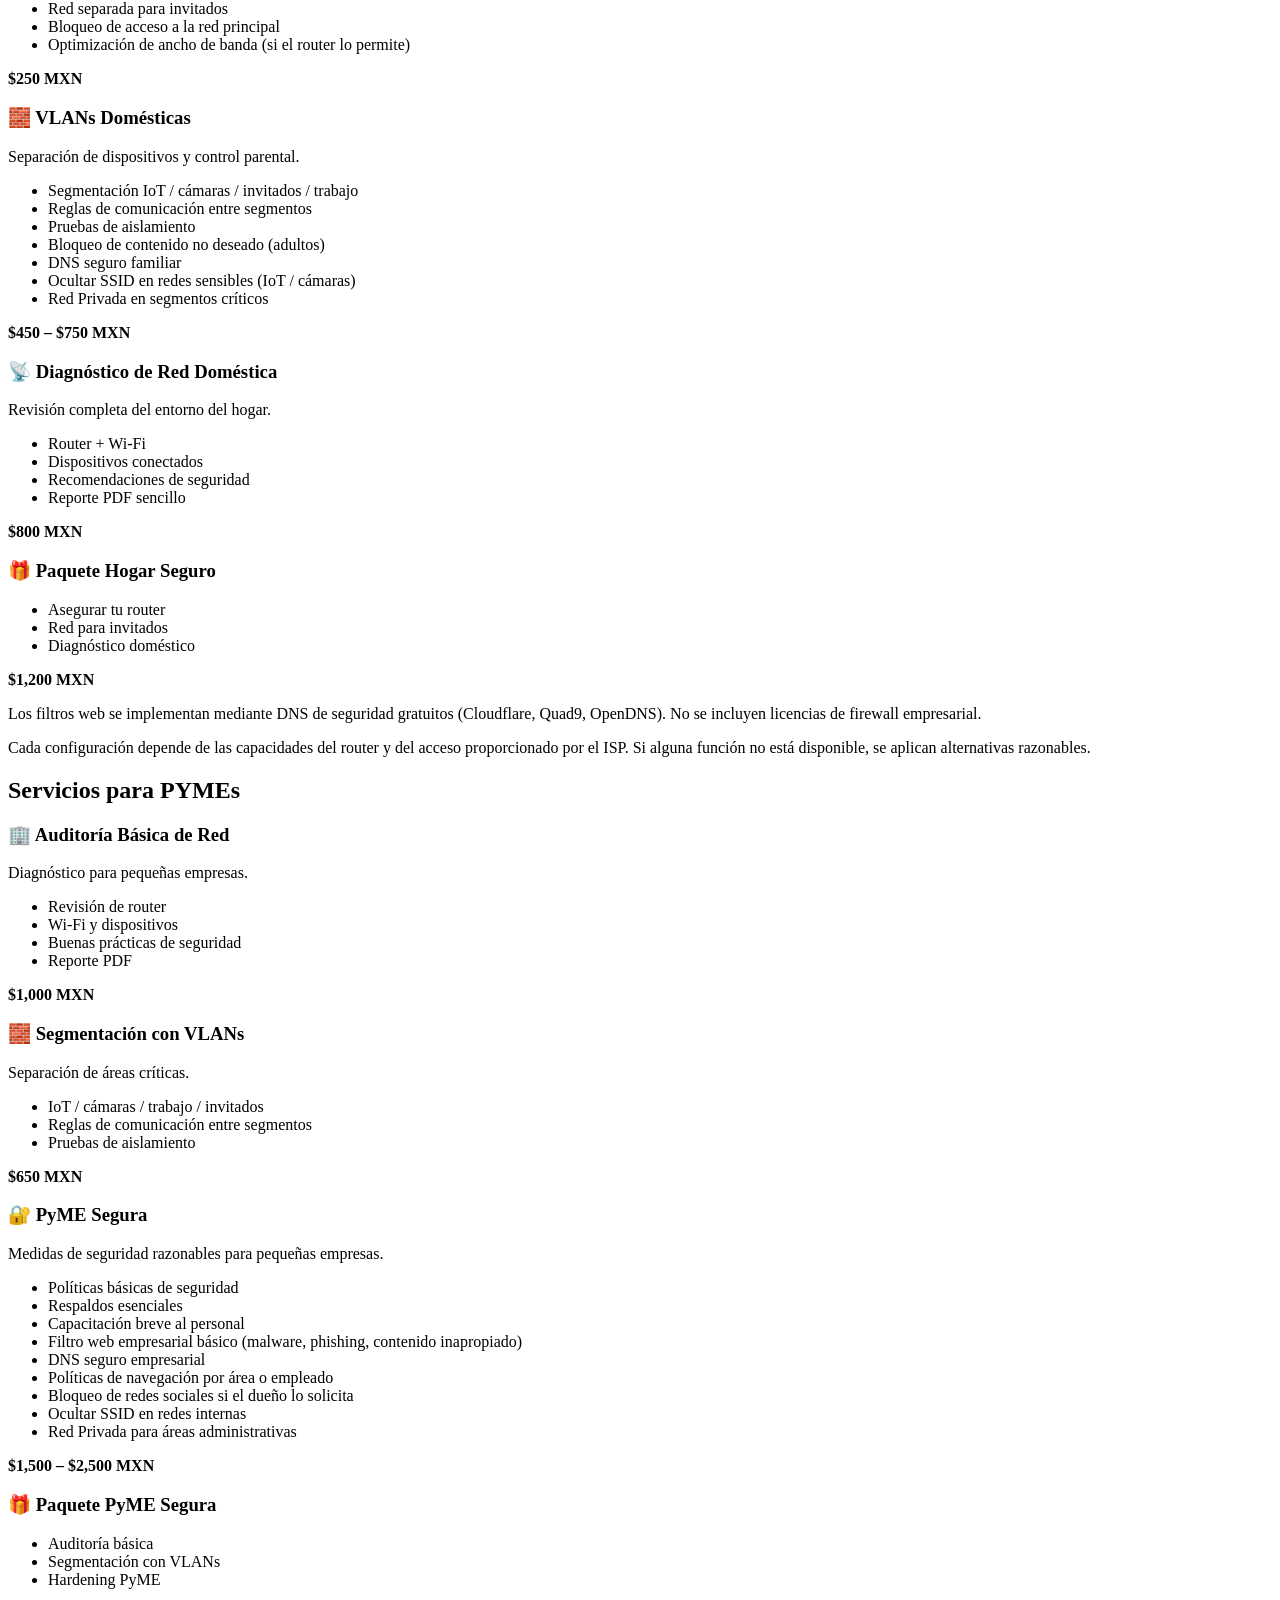
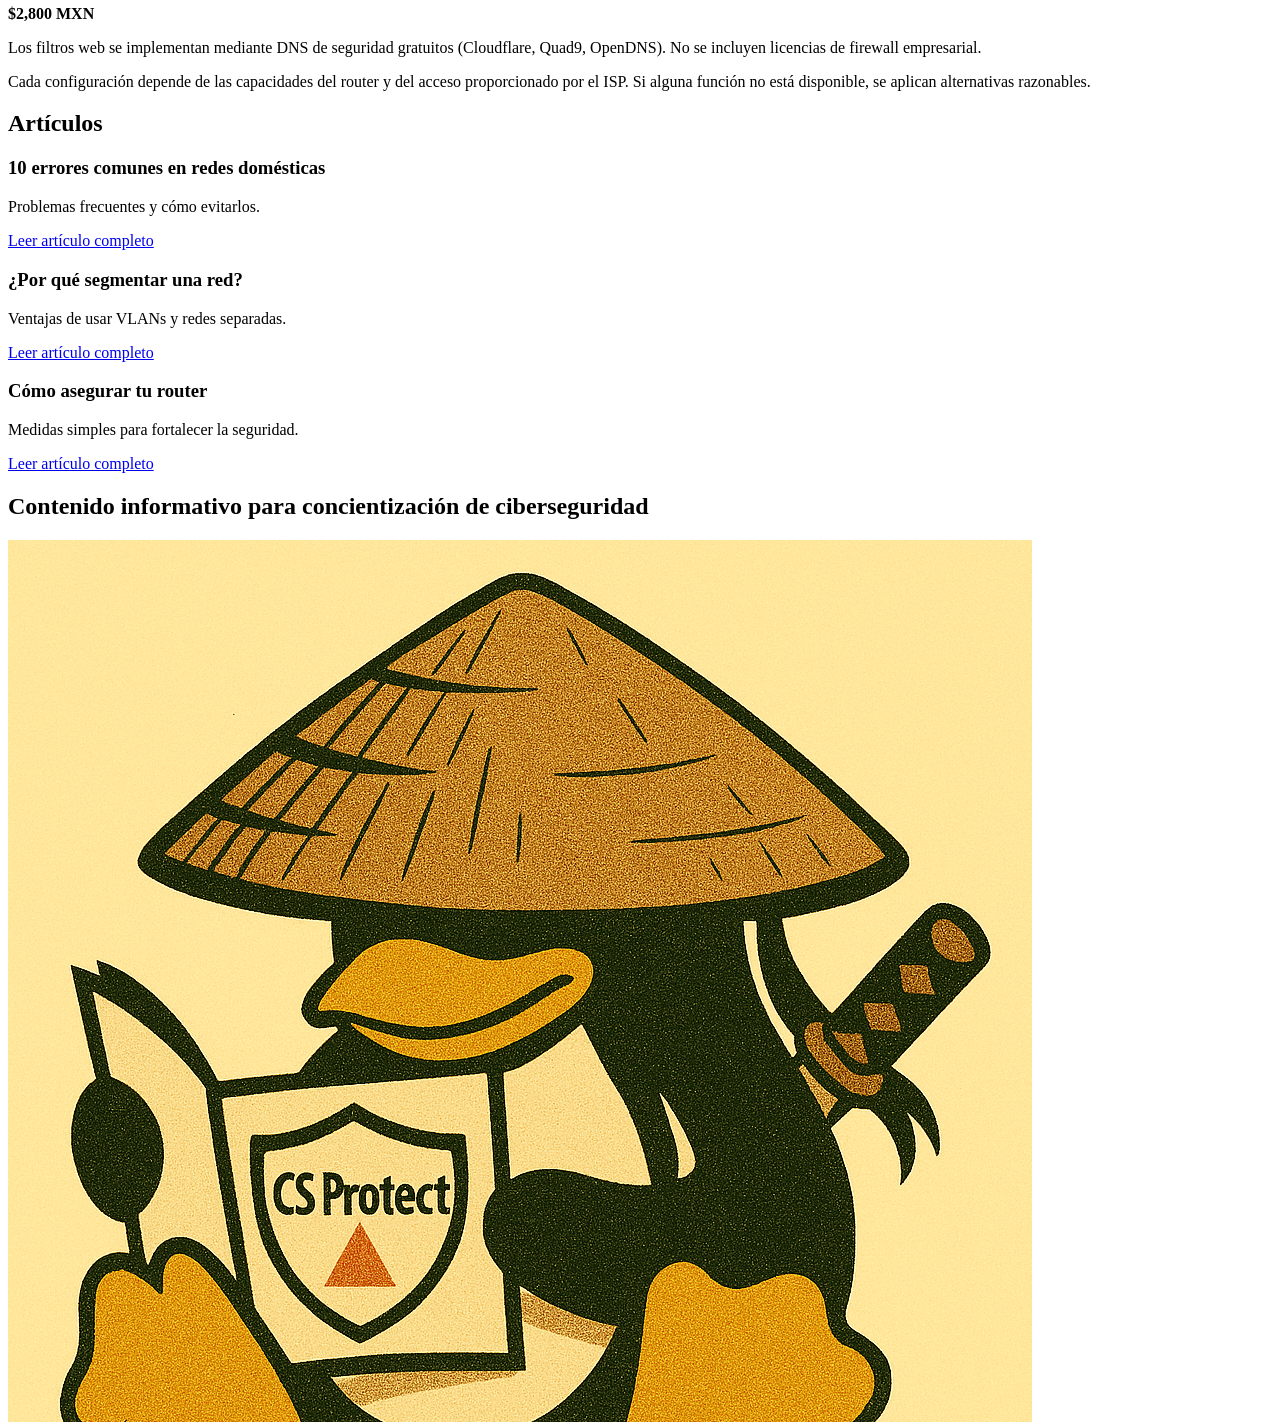
==== commit ad7b8494: "Update index.html" ====
--- a/index.html
+++ b/index.html
@@ -272,3 +272,6 @@
 </body>
 </html>
 
+</body>
+</html>
+
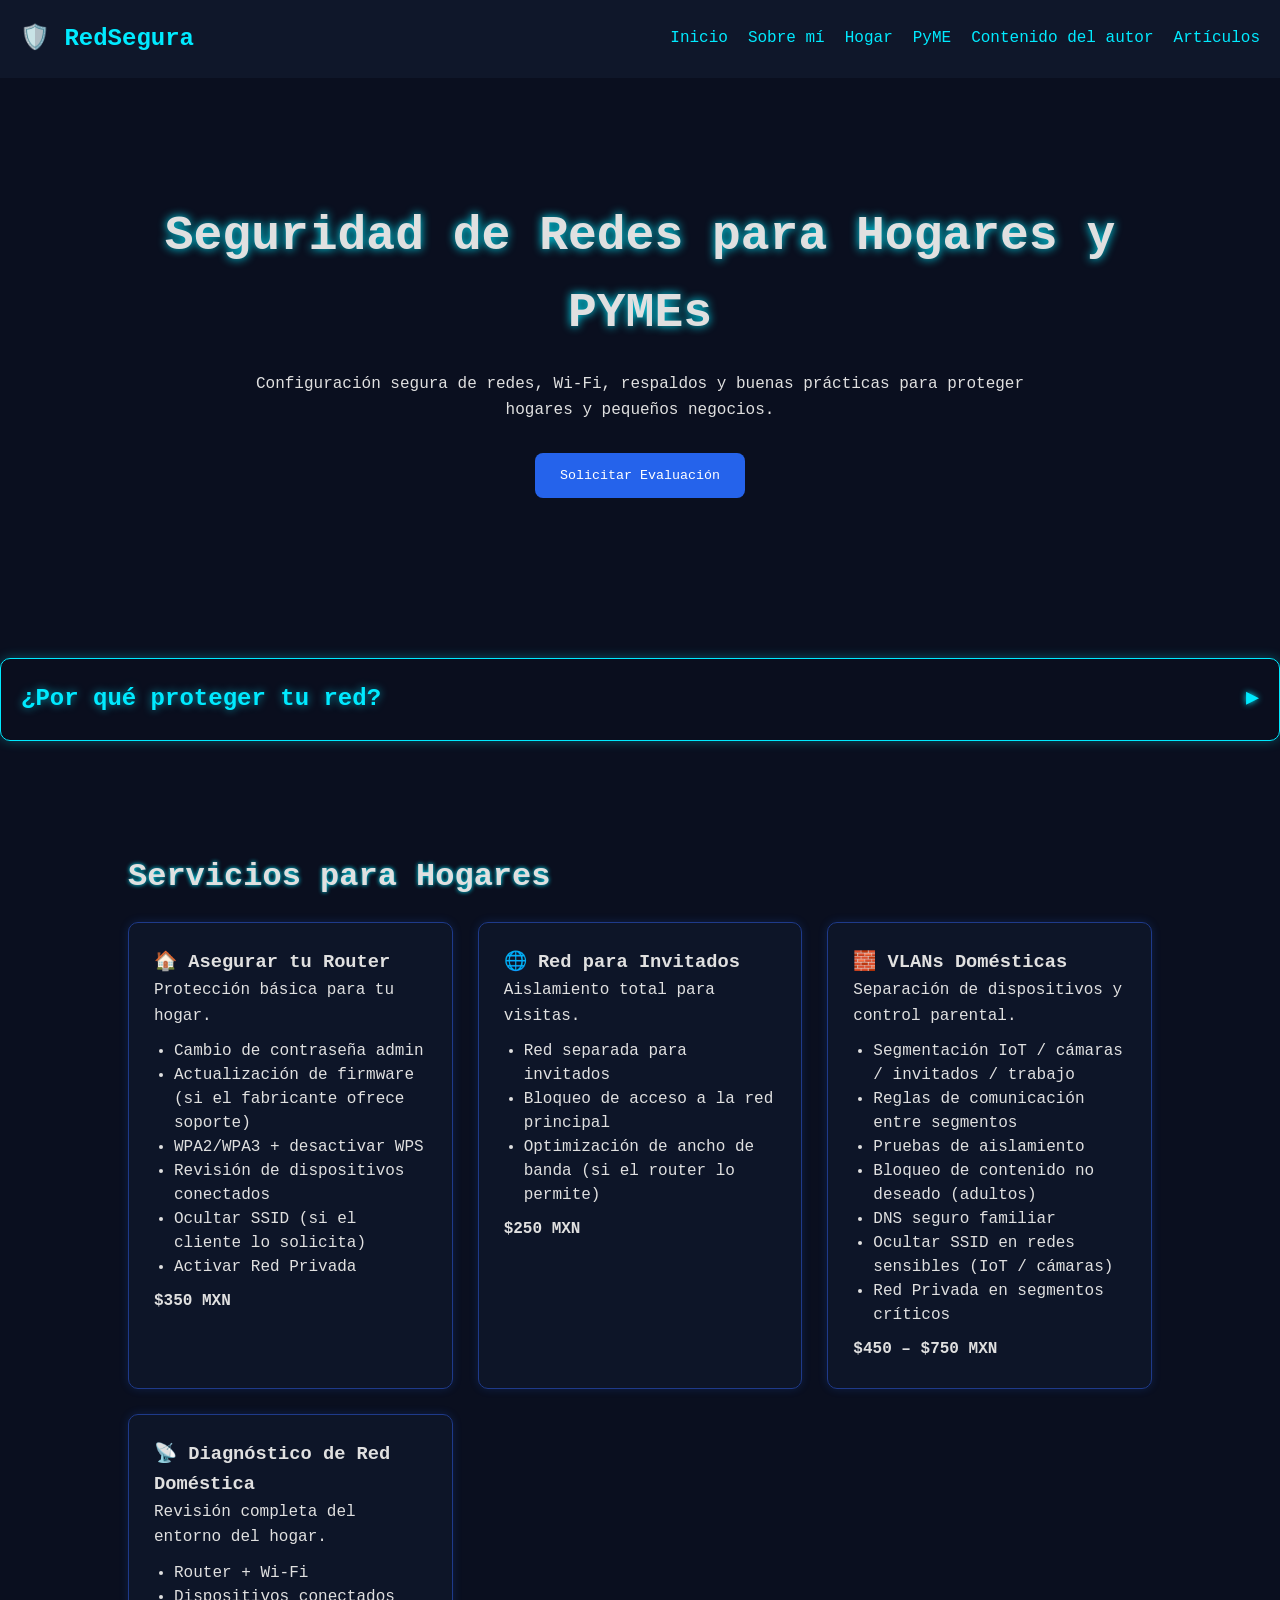
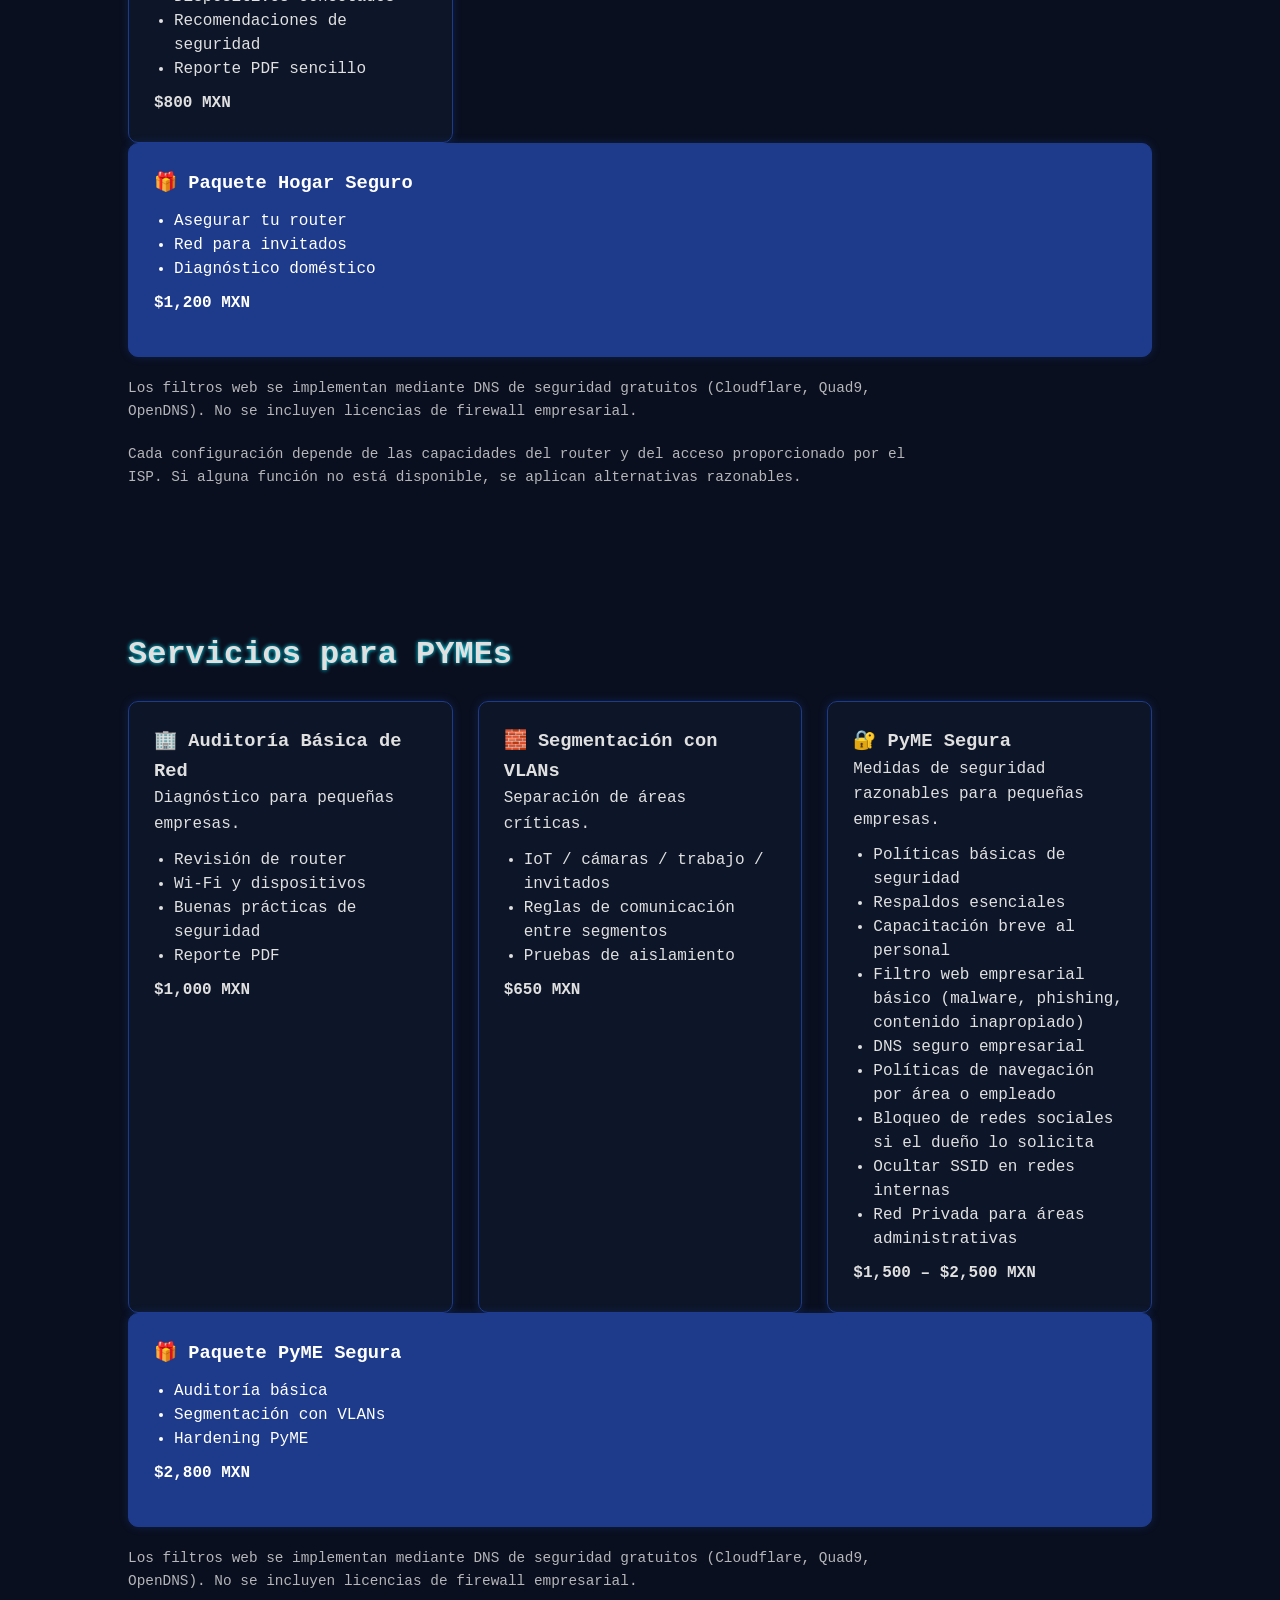
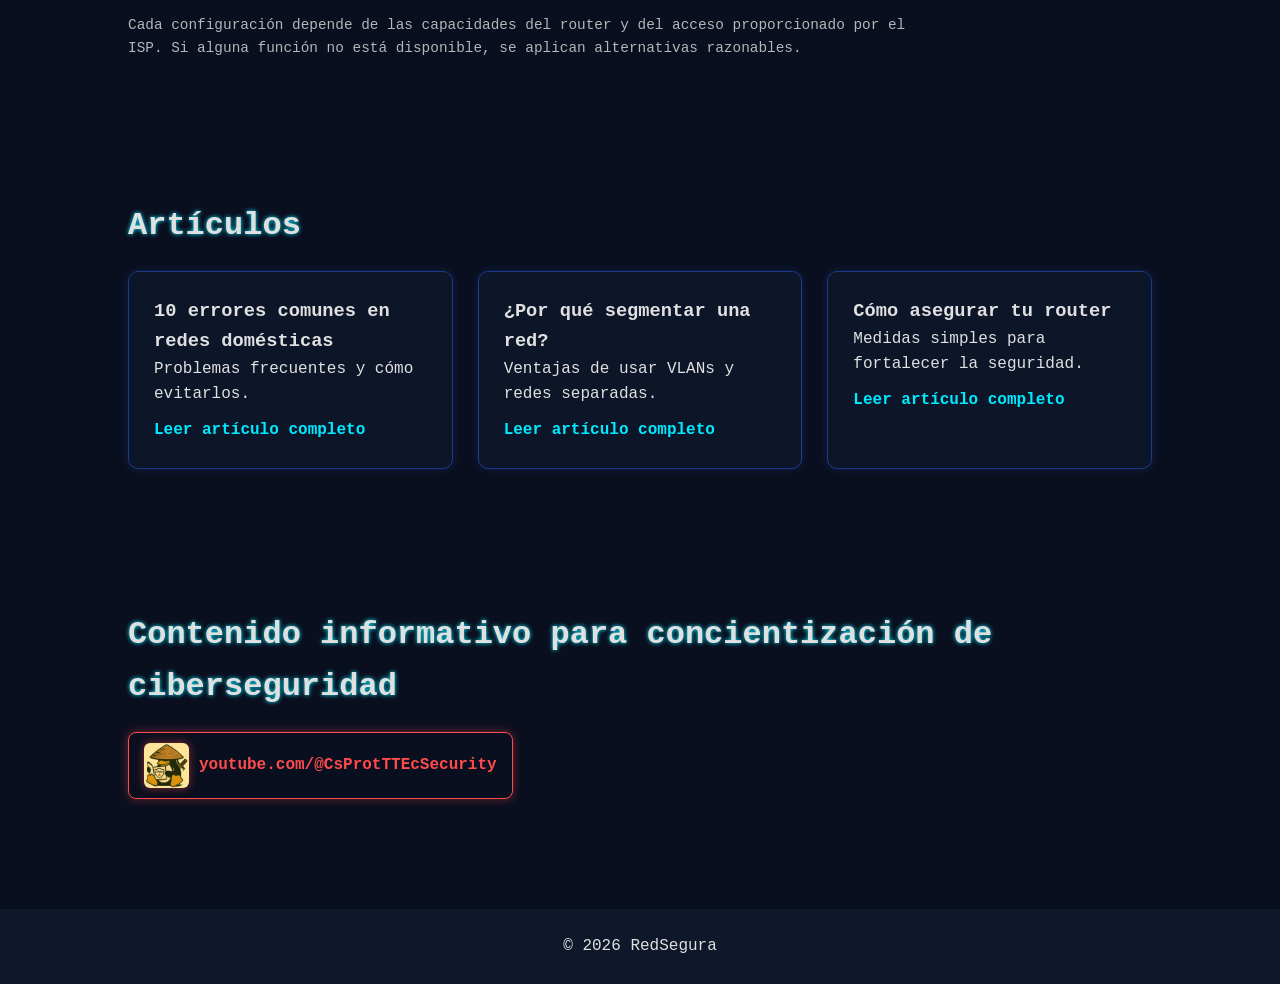
==== commit ebd1a49d: "Clean up index.html by removing unnecessary lines Removed extra whitespace and redundant closing tag" ====
--- a/index.html
+++ b/index.html
@@ -24,8 +24,6 @@
             <li><a href="#pyme">PyME</a></li>
             <li><a href="#autor">Contenido del autor</a></li>
             <li><a href="#blog">Artículos</a></li>
-
-
         </ul>
     </nav>
 </header>
@@ -73,7 +71,6 @@
     </div>
 </div>
 
-    
 <section id="hogar">
     <h2>Servicios para Hogares</h2>
 
@@ -271,7 +268,3 @@
 
 </body>
 </html>
-
-</body>
-</html>
-
--- a/styless.css
+++ b/styless.css
@@ -0,0 +1,540 @@
+/* ============================================================
+   GLOBAL
+============================================================ */
+
+* {
+    margin: 0;
+    padding: 0;
+    box-sizing: border-box;
+    font-family: 'Courier New', monospace;
+}
+
+body {
+    background: #0a0f1f;
+    color: #e0e0e0;
+    line-height: 1.6;
+    overflow-x: hidden; /* evita recortes laterales */
+}
+
+/* ============================================================
+   HEADER
+============================================================ */
+
+header {
+    background: #0f172a;
+    position: sticky;
+    top: 0;
+    z-index: 200;
+}
+
+nav {
+    display: flex;
+    justify-content: space-between;
+    align-items: center;
+    padding: 20px;
+}
+
+nav h2 {
+    color: #00eaff;
+}
+
+#menu-btn {
+    font-size: 2rem;
+    cursor: pointer;
+    color: #00eaff;
+    display: none;
+}
+
+nav ul {
+    display: flex;
+    list-style: none;
+    gap: 20px;
+}
+
+nav a {
+    text-decoration: none;
+    color: #00eaff;
+    transition: 0.3s;
+}
+
+nav a:hover {
+    color: #1d4ed8;
+}
+
+/* ============================================================
+   MENÚ MÓVIL HACKER
+============================================================ */
+
+@media (max-width: 768px) {
+    #menu-btn {
+        display: block;
+    }
+
+    nav ul {
+        position: fixed;
+        left: -100%;
+        top: 0;
+        height: 100%;
+        width: 70%;
+        background: #050814;
+        flex-direction: column;
+        padding-top: 80px;
+        gap: 25px;
+        border-right: 2px solid #00eaff;
+        box-shadow: 0 0 20px #00eaff;
+        transition: 0.3s;
+    }
+
+    nav ul.active {
+        left: 0;
+    }
+}
+
+/* ============================================================
+   SECCIONES
+============================================================ */
+
+section {
+    padding: 70px 10%;
+}
+
+section h2 {
+    font-size: 2rem;
+    margin-bottom: 20px;
+    text-shadow: 0 0 4px #00eaff;
+}
+
+/* ============================================================
+   HERO (FIX DEFINITIVO PARA ANCHO COMPLETO)
+============================================================ */
+
+.hero {
+    position: relative;
+    text-align: center;
+    padding: 0; /* sin márgenes laterales */
+    overflow: hidden;
+    min-height: 500px;
+}
+
+.hero-content {
+    position: relative;
+    z-index: 1;
+    padding: 120px 10%; /* solo el contenido tiene margen */
+}
+
+.hero h1 {
+    font-size: 3rem;
+    margin-bottom: 20px;
+    text-shadow: 0 0 10px #00eaff;
+}
+
+.hero p {
+    max-width: 800px;
+    margin: 0 auto 30px auto;
+}
+
+#matrix-bg {
+    position: absolute;
+    top: 0;
+    left: 0;
+    width: 100vw; /* ocupa todo el ancho del viewport */
+    height: 100%;
+    z-index: 0;
+}
+
+/* ============================================================
+   BOTONES
+============================================================ */
+
+button {
+    padding: 15px 25px;
+    background: #2563eb;
+    color: white;
+    border: none;
+    border-radius: 8px;
+    cursor: pointer;
+    transition: 0.3s;
+}
+
+button:hover {
+    background: #1d4ed8;
+}
+
+/* ============================================================
+   TARJETA HACKER FLOTANTE
+============================================================ */
+
+.eval-message {
+    position: fixed;
+    top: 18%;
+    left: 50%;
+    transform: translateX(-50%);
+    background: rgba(5, 8, 20, 0.95);
+    border: 2px solid #00eaff;
+    box-shadow: 0 0 20px #00eaff;
+    padding: 25px;
+    width: 90%;
+    max-width: 400px;
+    text-align: center;
+    border-radius: 10px;
+    z-index: 9999;
+    display: none;
+    animation: popup 0.3s ease-out;
+}
+
+@keyframes popup {
+    from { transform: translateX(-50%) scale(0.8); opacity: 0; }
+    to { transform: translateX(-50%) scale(1); opacity: 1; }
+}
+
+#close-eval {
+    margin-top: 15px;
+    font-size: 1.5rem;
+    cursor: pointer;
+    color: #00eaff;
+    transition: 0.3s;
+}
+
+#close-eval:hover {
+    color: #1d4ed8;
+}
+
+/* ============================================================
+   TARJETAS
+============================================================ */
+
+.cards {
+    display: grid;
+    grid-template-columns: repeat(auto-fit, minmax(260px, 1fr));
+    gap: 25px;
+}
+
+.card {
+    background: rgba(15, 23, 42, 0.85);
+    padding: 25px;
+    border-radius: 10px;
+    border: 1px solid #1e3a8a;
+    box-shadow: 0 0 10px rgba(37, 99, 235, 0.2);
+    transition: 0.3s;
+}
+
+.card:hover {
+    transform: translateY(-5px);
+}
+
+.card ul {
+    margin-top: 10px;
+    margin-bottom: 10px;
+    padding-left: 20px;
+    line-height: 1.5;
+}
+
+.card a {
+    display: inline-block;
+    margin-top: 10px;
+    color: #00eaff;
+    text-decoration: none;
+    font-weight: bold;
+    transition: 0.3s;
+}
+
+.card a:hover {
+    color: #1d4ed8;
+    text-decoration: underline;
+}
+
+/* ============================================================
+   PROMOS
+============================================================ */
+
+.promo {
+    background: #1e3a8a;
+    color: white;
+    padding-bottom: 40px;
+}
+
+/* ============================================================
+   NOTAS
+============================================================ */
+
+.nota {
+    margin-top: 20px;
+    font-size: 0.9rem;
+    opacity: 0.8;
+    max-width: 800px;
+}
+
+/* ============================================================
+   AUTOR
+============================================================ */
+
+.autor-links {
+    margin-top: 20px;
+}
+
+.yt-link {
+    display: inline-flex;
+    align-items: center;
+    gap: 10px;
+    text-decoration: none;
+    color: #ff4b4b;
+    font-weight: bold;
+    padding: 10px 15px;
+    border-radius: 8px;
+    border: 1px solid #ff4b4b;
+    box-shadow: 0 0 10px rgba(255, 75, 75, 0.4);
+}
+
+.yt-link:hover {
+    background: rgba(255, 75, 75, 0.1);
+}
+
+.yt-logo {
+    width: 45px;
+    height: 45px;
+    border-radius: 6px;
+    box-shadow: 0 0 10px rgba(255, 75, 75, 0.5);
+}
+
+/* ============================================================
+   FOOTER
+============================================================ */
+
+footer {
+    text-align: center;
+    padding: 25px;
+    background: #0f172a;
+    margin-top: 40px;
+}
+/* ============================================================
+   SOBRE MÍ (solo esta página)
+============================================================ */
+
+.sobre-mi-page {
+    background: linear-gradient(180deg, #0a0f1f 0%, #0c1224 100%);
+    padding: 40px 10%;
+    line-height: 1.8;
+}
+
+.sobre-mi-page section {
+    max-width: 800px;
+    margin: 0 auto;
+}
+
+.sobre-mi-page .volver {
+    display: inline-block;
+    margin-bottom: 30px;
+    color: #00eaff;
+    text-decoration: none;
+    font-weight: bold;
+    transition: color 0.3s, text-shadow 0.3s;
+}
+
+.sobre-mi-page .volver:hover {
+    color: #1d4ed8;
+    text-shadow: 0 0 8px #00eaff;
+}
+
+.sobre-mi-page h1,
+.sobre-mi-page h2 {
+    color: #00eaff;
+    text-shadow: 0 0 10px rgba(0, 234, 255, 0.6);
+    margin-top: 40px;
+    margin-bottom: 15px;
+}
+
+.sobre-mi-page h1 {
+    font-size: 2.2rem;
+}
+
+.sobre-mi-page h2 {
+    font-size: 1.6rem;
+}
+
+.sobre-mi-page p {
+    margin-bottom: 20px;
+}
+
+.sobre-mi-page .sobre-mi-lista {
+    list-style: none;
+    margin-left: 10px;
+    margin-bottom: 25px;
+}
+
+.sobre-mi-page .sobre-mi-lista li {
+    margin-bottom: 8px;
+    position: relative;
+    padding-left: 20px;
+}
+
+.sobre-mi-page .sobre-mi-lista li::before {
+    content: "▸";
+    position: absolute;
+    left: 0;
+    color: #00eaff;
+}
+
+/* ============================================================
+   ARTÍCULOS (solo páginas de artículos)
+============================================================ */
+
+.articulo-page {
+    background: #0a0f1f;
+    padding: 40px 10%;
+    line-height: 1.8;
+}
+
+.articulo-page section {
+    max-width: 800px;
+    margin: 0 auto;
+}
+
+.articulo-page .volver {
+    display: inline-block;
+    margin-bottom: 30px;
+    color: #00eaff;
+    text-decoration: none;
+    font-weight: bold;
+    transition: color 0.3s, text-shadow 0.3s;
+}
+
+.articulo-page .volver:hover {
+    color: #1d4ed8;
+    text-shadow: 0 0 8px #00eaff;
+}
+
+.articulo-page h1,
+.articulo-page h2 {
+    color: #00eaff;
+    text-shadow: 0 0 10px rgba(0, 234, 255, 0.6);
+    margin-top: 40px;
+    margin-bottom: 15px;
+}
+
+.articulo-page h1 {
+    font-size: 2.2rem;
+}
+
+.articulo-page h2 {
+    font-size: 1.6rem;
+}
+
+.articulo-page p {
+    margin-bottom: 20px;
+}
+
+/* ============================================================
+   RESPONSIVE
+============================================================ */
+
+@media (max-width: 768px) {
+
+    section {
+        padding: 40px 5%;
+    }
+
+    .cards {
+        grid-template-columns: 1fr;
+    }
+
+    button {
+        width: 90%;
+        max-width: 300px;
+    }
+
+    /* SOBRE MÍ */
+    .sobre-mi-page {
+        padding: 25px 5%;
+        line-height: 1.6;
+    }
+
+    .sobre-mi-page h1 {
+        font-size: 1.8rem;
+    }
+
+    .sobre-mi-page h2 {
+        font-size: 1.4rem;
+    }
+
+    /* ARTÍCULOS */
+    .articulo-page {
+        padding: 25px 5%;
+        line-height: 1.6;
+    }
+
+    .articulo-page h1 {
+        font-size: 1.8rem;
+    }
+
+    .articulo-page h2 {
+        font-size: 1.4rem;
+    }
+}
+/* Caja estilo hacker */
+.riesgos-box {
+    background: rgba(10, 15, 31, 0.9);
+    border: 1px solid #00eaff;
+    border-radius: 10px;
+    padding: 20px;
+    margin: 40px 0;
+    box-shadow: 0 0 12px rgba(0, 234, 255, 0.3);
+}
+
+/* Header con flecha neon */
+.riesgos-header {
+    display: flex;
+    justify-content: space-between;
+    align-items: center;
+    cursor: pointer;
+}
+
+.riesgos-header h2 {
+    color: #00eaff;
+    text-shadow: 0 0 8px rgba(0, 234, 255, 0.6);
+}
+
+.flecha {
+    font-size: 1.6rem;
+    color: #00eaff;
+    transition: transform 0.3s ease;
+    text-shadow: 0 0 6px #00eaff;
+}
+
+.flecha.abierta {
+    transform: rotate(90deg);
+}
+
+/* Contenido oculto */
+.riesgos-content {
+    margin-top: 20px;
+    display: none;
+    animation: fadeIn 0.3s ease-in-out;
+}
+
+/* Lista hacker ligera */
+.riesgos-lista {
+    list-style: none;
+    padding-left: 0;
+    margin-top: 15px;
+}
+
+.riesgos-lista li {
+    margin-bottom: 10px;
+    padding-left: 20px;
+    position: relative;
+    color: #e0e0e0;
+}
+
+.riesgos-lista li::before {
+    content: "▹";
+    position: absolute;
+    left: 0;
+    color: #00eaff;
+    text-shadow: 0 0 6px #00eaff;
+}
+
+/* Animación */
+@keyframes fadeIn {
+    from { opacity: 0; transform: translateY(-5px); }
+    to { opacity: 1; transform: translateY(0); }
+}
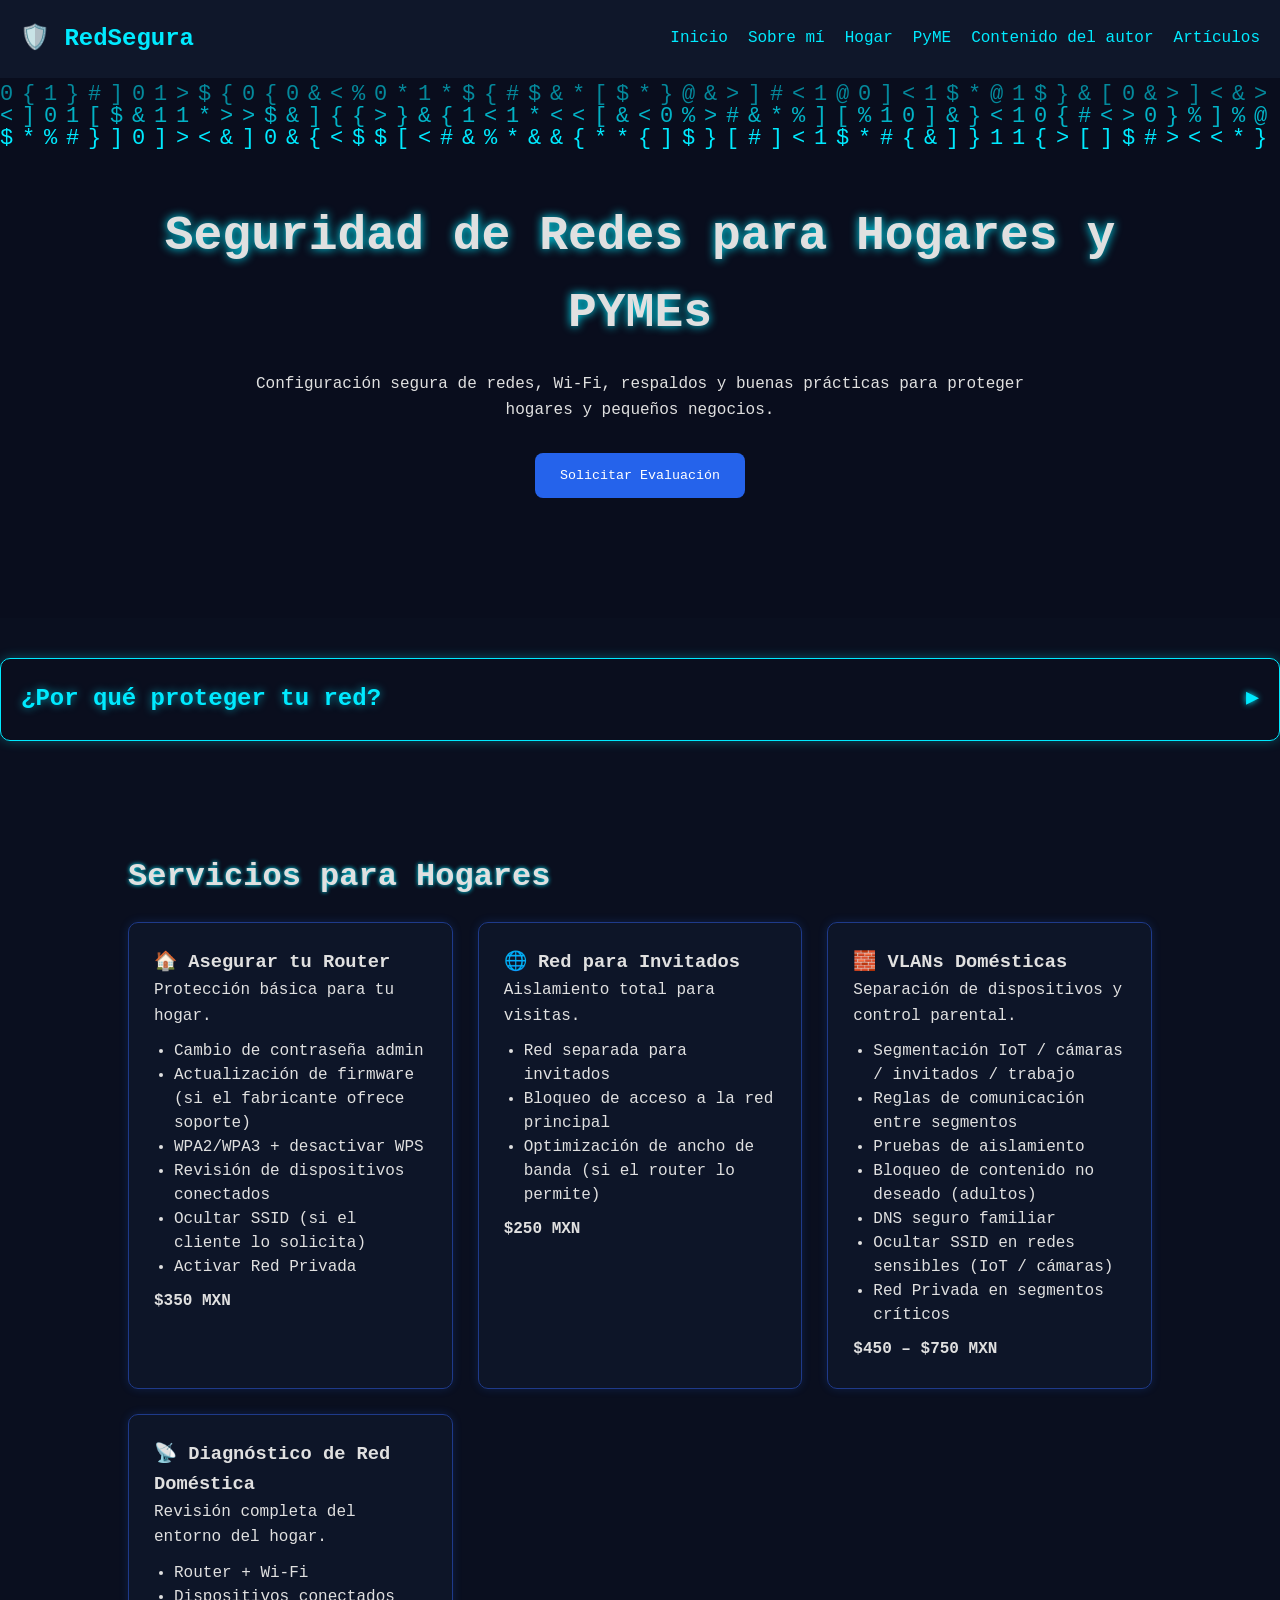
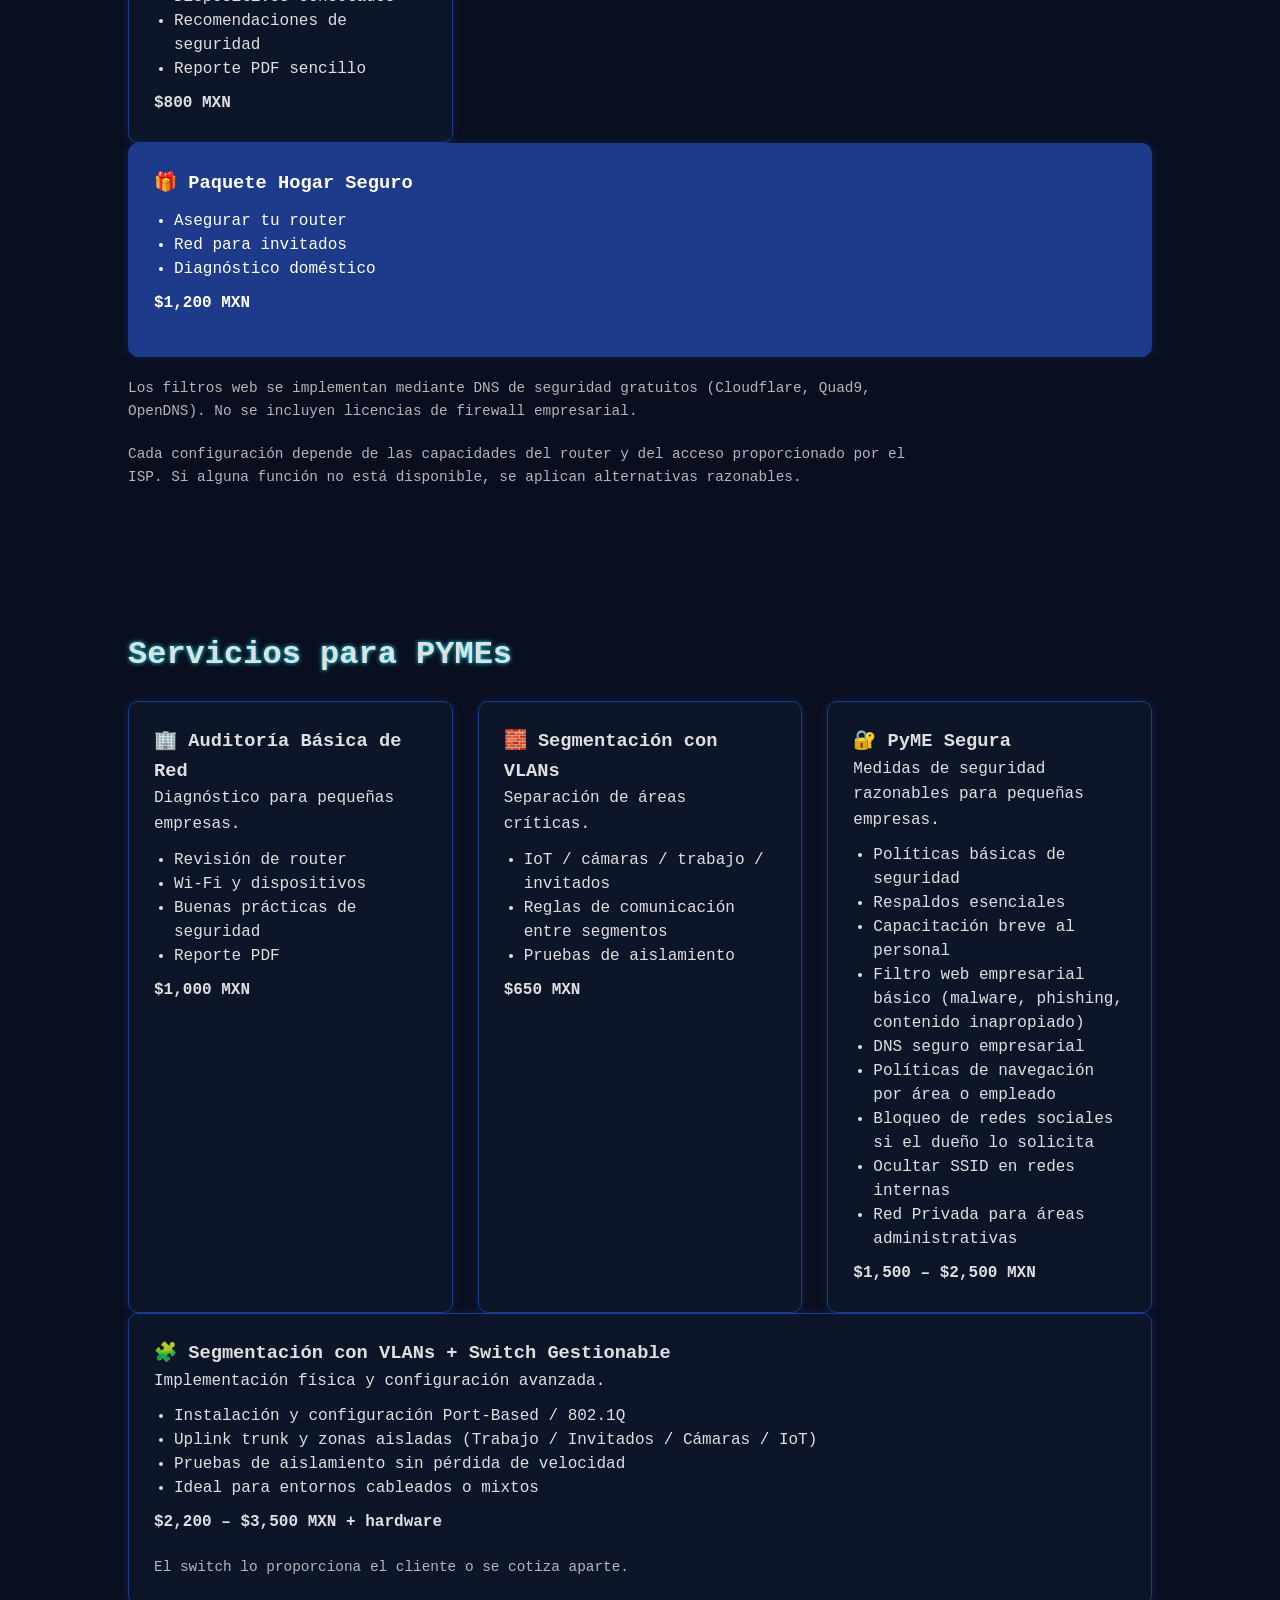
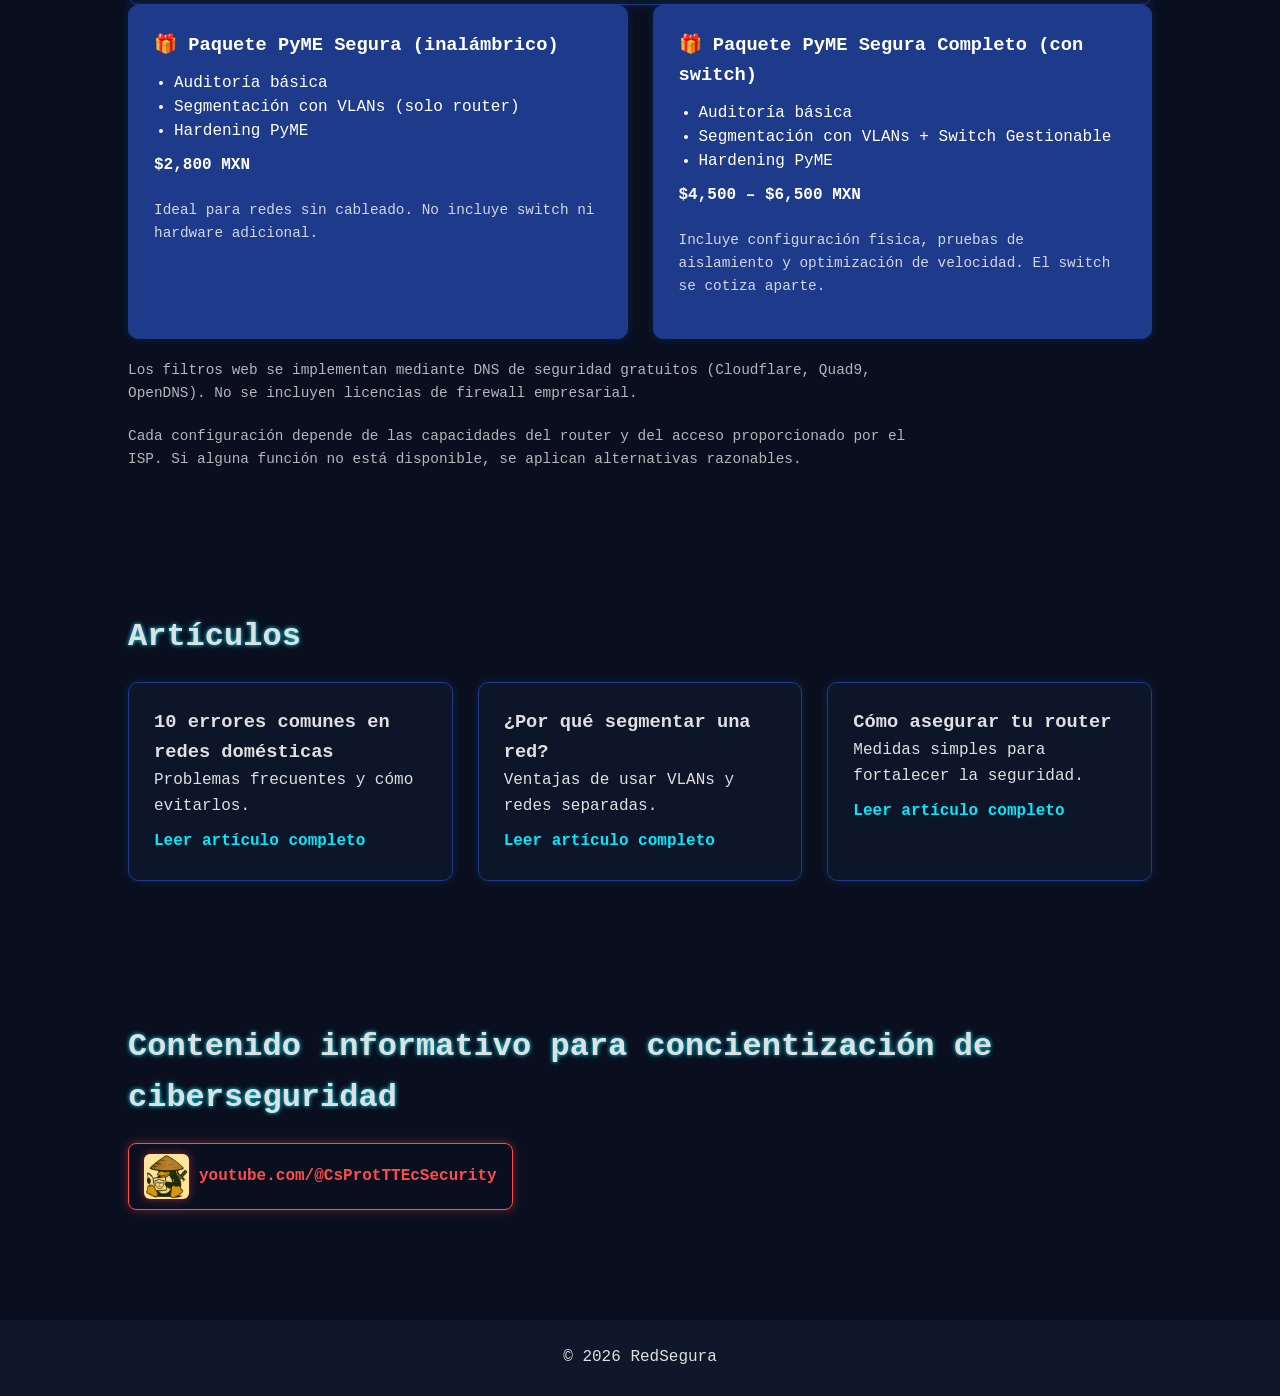
==== commit c6beed09: "Update index.html" ====
--- a/index.html
+++ b/index.html
@@ -200,18 +200,48 @@
 
     </div>
 
-    <div class="cards promos-pyme">
-        <div class="card promo">
-            <h3>🎁 Paquete PyME Segura</h3>
-            <ul>
-                <li>Auditoría básica</li>
-                <li>Segmentación con VLANs</li>
-                <li>Hardening PyME</li>
-            </ul>
-            <p><strong>$2,800 MXN</strong></p>
-        </div>
-    </div>
-
+
+<div class="card">
+    <h3>🧩 Segmentación con VLANs + Switch Gestionable</h3>
+    <p>Implementación física y configuración avanzada.</p>
+    <ul>
+        <li>Instalación y configuración Port-Based / 802.1Q</li>
+        <li>Uplink trunk y zonas aisladas (Trabajo / Invitados / Cámaras / IoT)</li>
+        <li>Pruebas de aislamiento sin pérdida de velocidad</li>
+        <li>Ideal para entornos cableados o mixtos</li>
+    </ul>
+    <p><strong>$2,200 – $3,500 MXN + hardware</strong></p>
+    <p class="nota">El switch lo proporciona el cliente o se cotiza aparte.</p>
+</div>
+<div class="cards promos-pyme">
+
+    <!-- Promo inalámbrica -->
+    <div class="card promo">
+        <h3>🎁 Paquete PyME Segura (inalámbrico)</h3>
+        <ul>
+            <li>Auditoría básica</li>
+            <li>Segmentación con VLANs (solo router)</li>
+            <li>Hardening PyME</li>
+        </ul>
+        <p><strong>$2,800 MXN</strong></p>
+        <p class="nota">Ideal para redes sin cableado. No incluye switch ni hardware adicional.</p>
+    </div>
+
+    <!-- Promo con switch gestionable -->
+    <div class="card promo">
+        <h3>🎁 Paquete PyME Segura Completo (con switch)</h3>
+        <ul>
+            <li>Auditoría básica</li>
+            <li>Segmentación con VLANs + Switch Gestionable</li>
+            <li>Hardening PyME</li>
+        </ul>
+        <p><strong>$4,500 – $6,500 MXN</strong></p>
+        <p class="nota">Incluye configuración física, pruebas de aislamiento y optimización de velocidad. El switch se cotiza aparte.</p>
+    </div>
+
+</div>
+
+    
     <p class="nota">
         Los filtros web se implementan mediante DNS de seguridad gratuitos (Cloudflare, Quad9, OpenDNS).
         No se incluyen licencias de firewall empresarial.
--- a/styless.css
+++ b/styless.css
@@ -13,7 +13,7 @@
     background: #0a0f1f;
     color: #e0e0e0;
     line-height: 1.6;
-    overflow-x: hidden; /* evita recortes laterales */
+    overflow-x: hidden;
 }
 
 /* ============================================================
@@ -105,13 +105,13 @@
 }
 
 /* ============================================================
-   HERO (FIX DEFINITIVO PARA ANCHO COMPLETO)
+   HERO
 ============================================================ */
 
 .hero {
     position: relative;
     text-align: center;
-    padding: 0; /* sin márgenes laterales */
+    padding: 0;
     overflow: hidden;
     min-height: 500px;
 }
@@ -119,7 +119,7 @@
 .hero-content {
     position: relative;
     z-index: 1;
-    padding: 120px 10%; /* solo el contenido tiene margen */
+    padding: 120px 10%;
 }
 
 .hero h1 {
@@ -137,7 +137,7 @@
     position: absolute;
     top: 0;
     left: 0;
-    width: 100vw; /* ocupa todo el ancho del viewport */
+    width: 100vw;
     height: 100%;
     z-index: 0;
 }
@@ -182,6 +182,11 @@
     animation: popup 0.3s ease-out;
 }
 
+/* Clase necesaria para que el cuadro se muestre */
+.eval-message.show {
+    display: block;
+}
+
 @keyframes popup {
     from { transform: translateX(-50%) scale(0.8); opacity: 0; }
     to { transform: translateX(-50%) scale(1); opacity: 1; }
@@ -242,7 +247,6 @@
     color: #1d4ed8;
     text-decoration: underline;
 }
-
 /* ============================================================
    PROMOS
 ============================================================ */
@@ -306,6 +310,7 @@
     background: #0f172a;
     margin-top: 40px;
 }
+
 /* ============================================================
    SOBRE MÍ (solo esta página)
 ============================================================ */
@@ -470,7 +475,11 @@
         font-size: 1.4rem;
     }
 }
-/* Caja estilo hacker */
+
+/* ============================================================
+   RIESGOS BOX
+============================================================ */
+
 .riesgos-box {
     background: rgba(10, 15, 31, 0.9);
     border: 1px solid #00eaff;
@@ -480,7 +489,6 @@
     box-shadow: 0 0 12px rgba(0, 234, 255, 0.3);
 }
 
-/* Header con flecha neon */
 .riesgos-header {
     display: flex;
     justify-content: space-between;
@@ -504,14 +512,12 @@
     transform: rotate(90deg);
 }
 
-/* Contenido oculto */
 .riesgos-content {
     margin-top: 20px;
     display: none;
     animation: fadeIn 0.3s ease-in-out;
 }
 
-/* Lista hacker ligera */
 .riesgos-lista {
     list-style: none;
     padding-left: 0;
@@ -533,7 +539,6 @@
     text-shadow: 0 0 6px #00eaff;
 }
 
-/* Animación */
 @keyframes fadeIn {
     from { opacity: 0; transform: translateY(-5px); }
     to { opacity: 1; transform: translateY(0); }
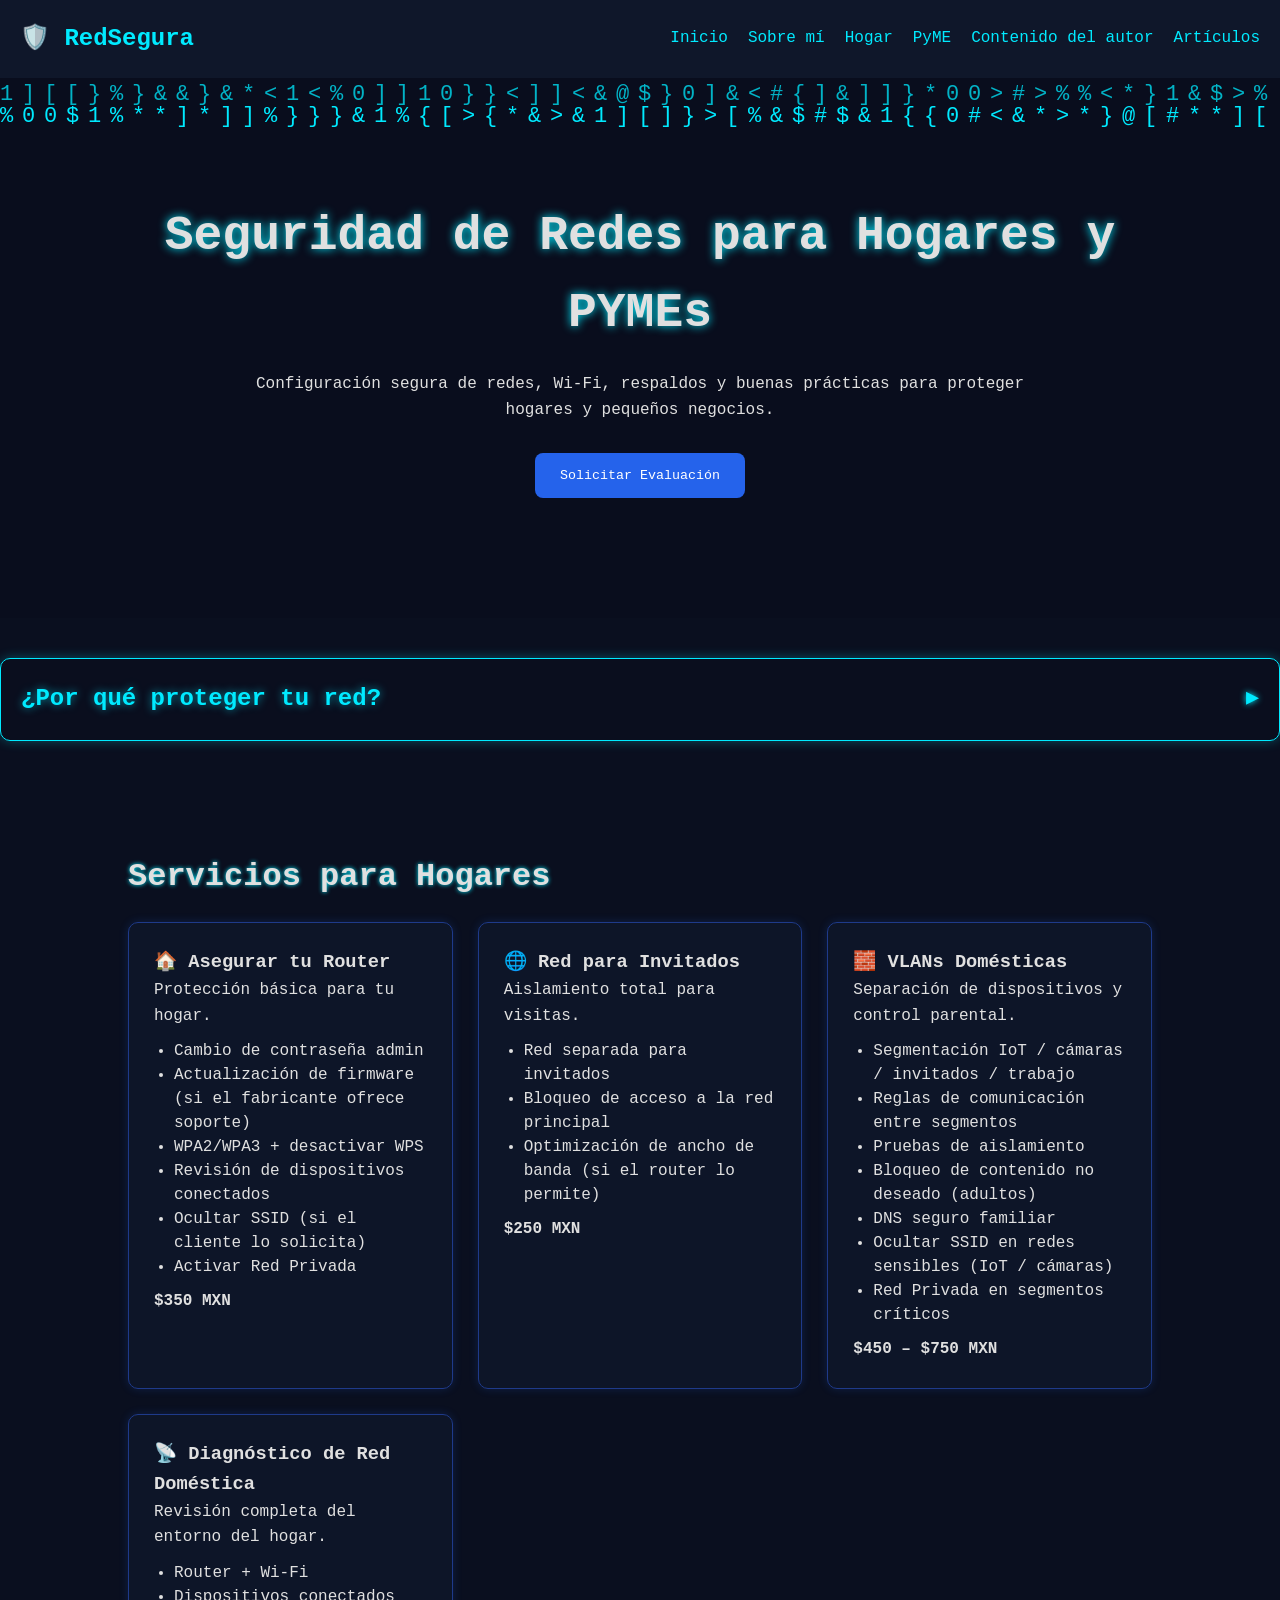
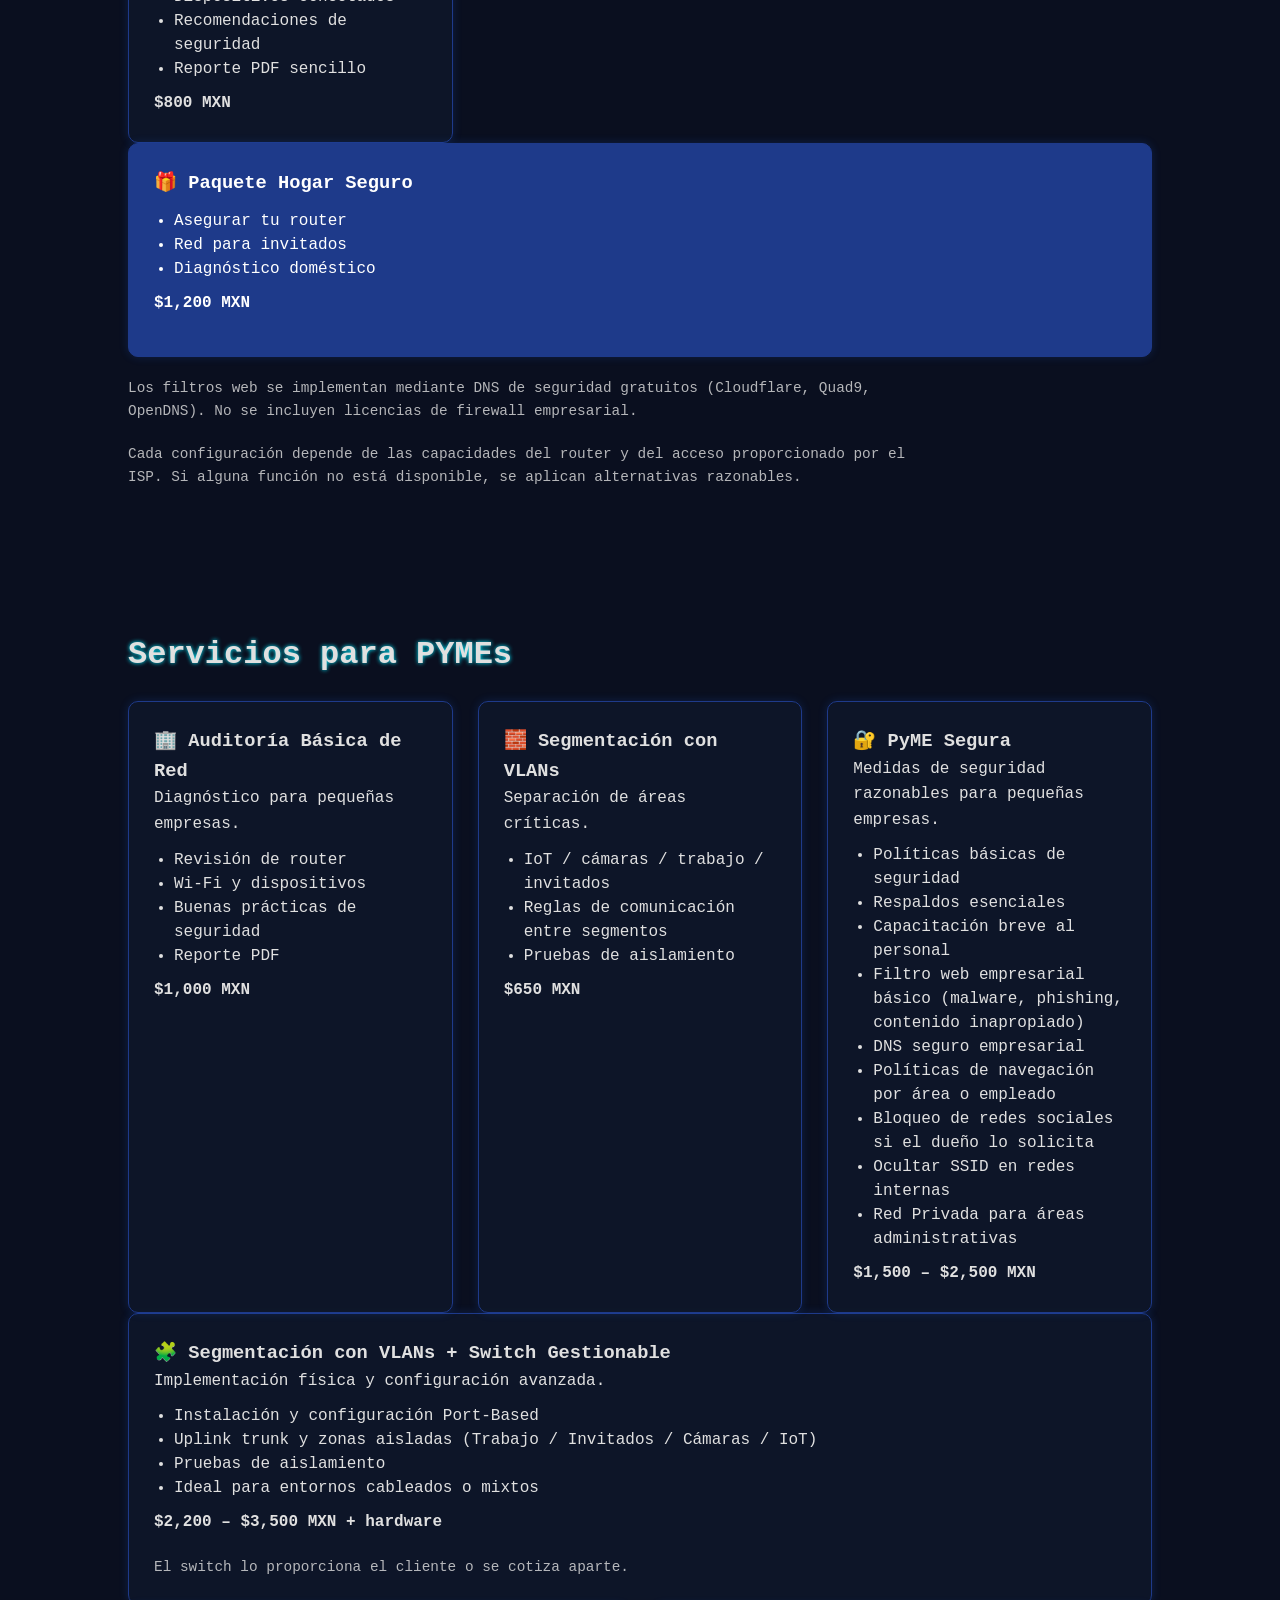
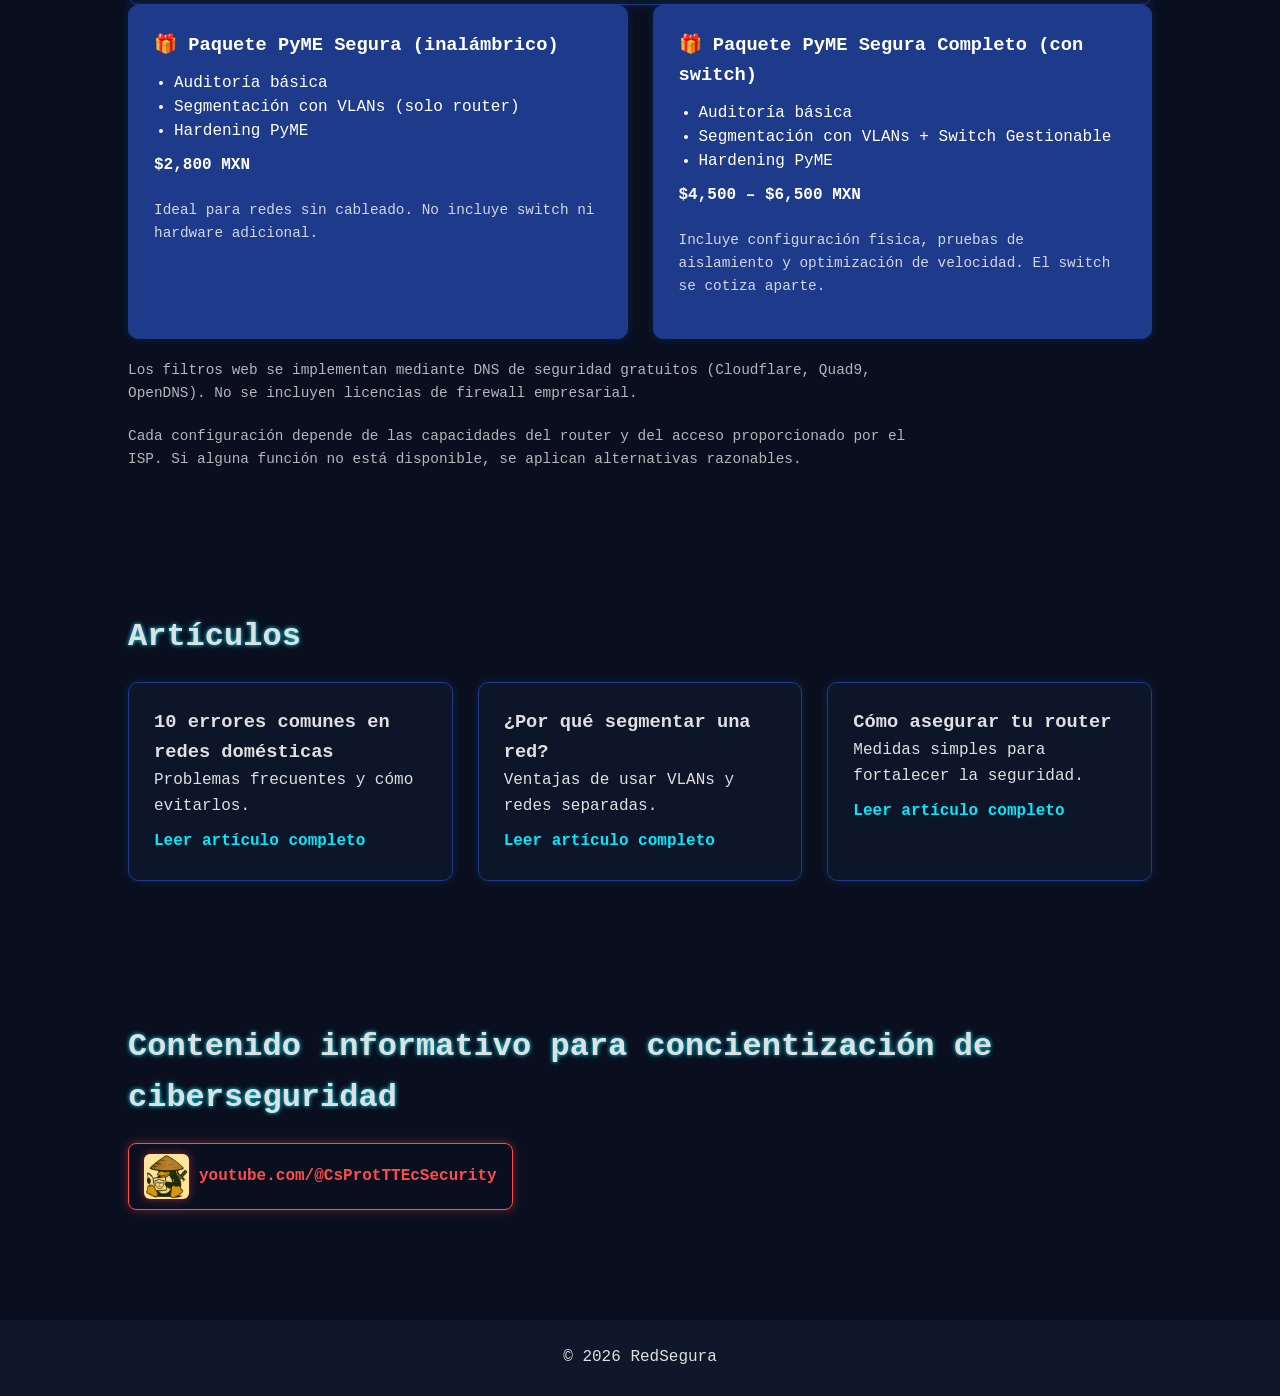
==== commit f32c856c: "Update index.html" ====
--- a/index.html
+++ b/index.html
@@ -205,9 +205,9 @@
     <h3>🧩 Segmentación con VLANs + Switch Gestionable</h3>
     <p>Implementación física y configuración avanzada.</p>
     <ul>
-        <li>Instalación y configuración Port-Based / 802.1Q</li>
+        <li>Instalación y configuración Port-Based </li>
         <li>Uplink trunk y zonas aisladas (Trabajo / Invitados / Cámaras / IoT)</li>
-        <li>Pruebas de aislamiento sin pérdida de velocidad</li>
+        <li>Pruebas de aislamiento </li>
         <li>Ideal para entornos cableados o mixtos</li>
     </ul>
     <p><strong>$2,200 – $3,500 MXN + hardware</strong></p>
